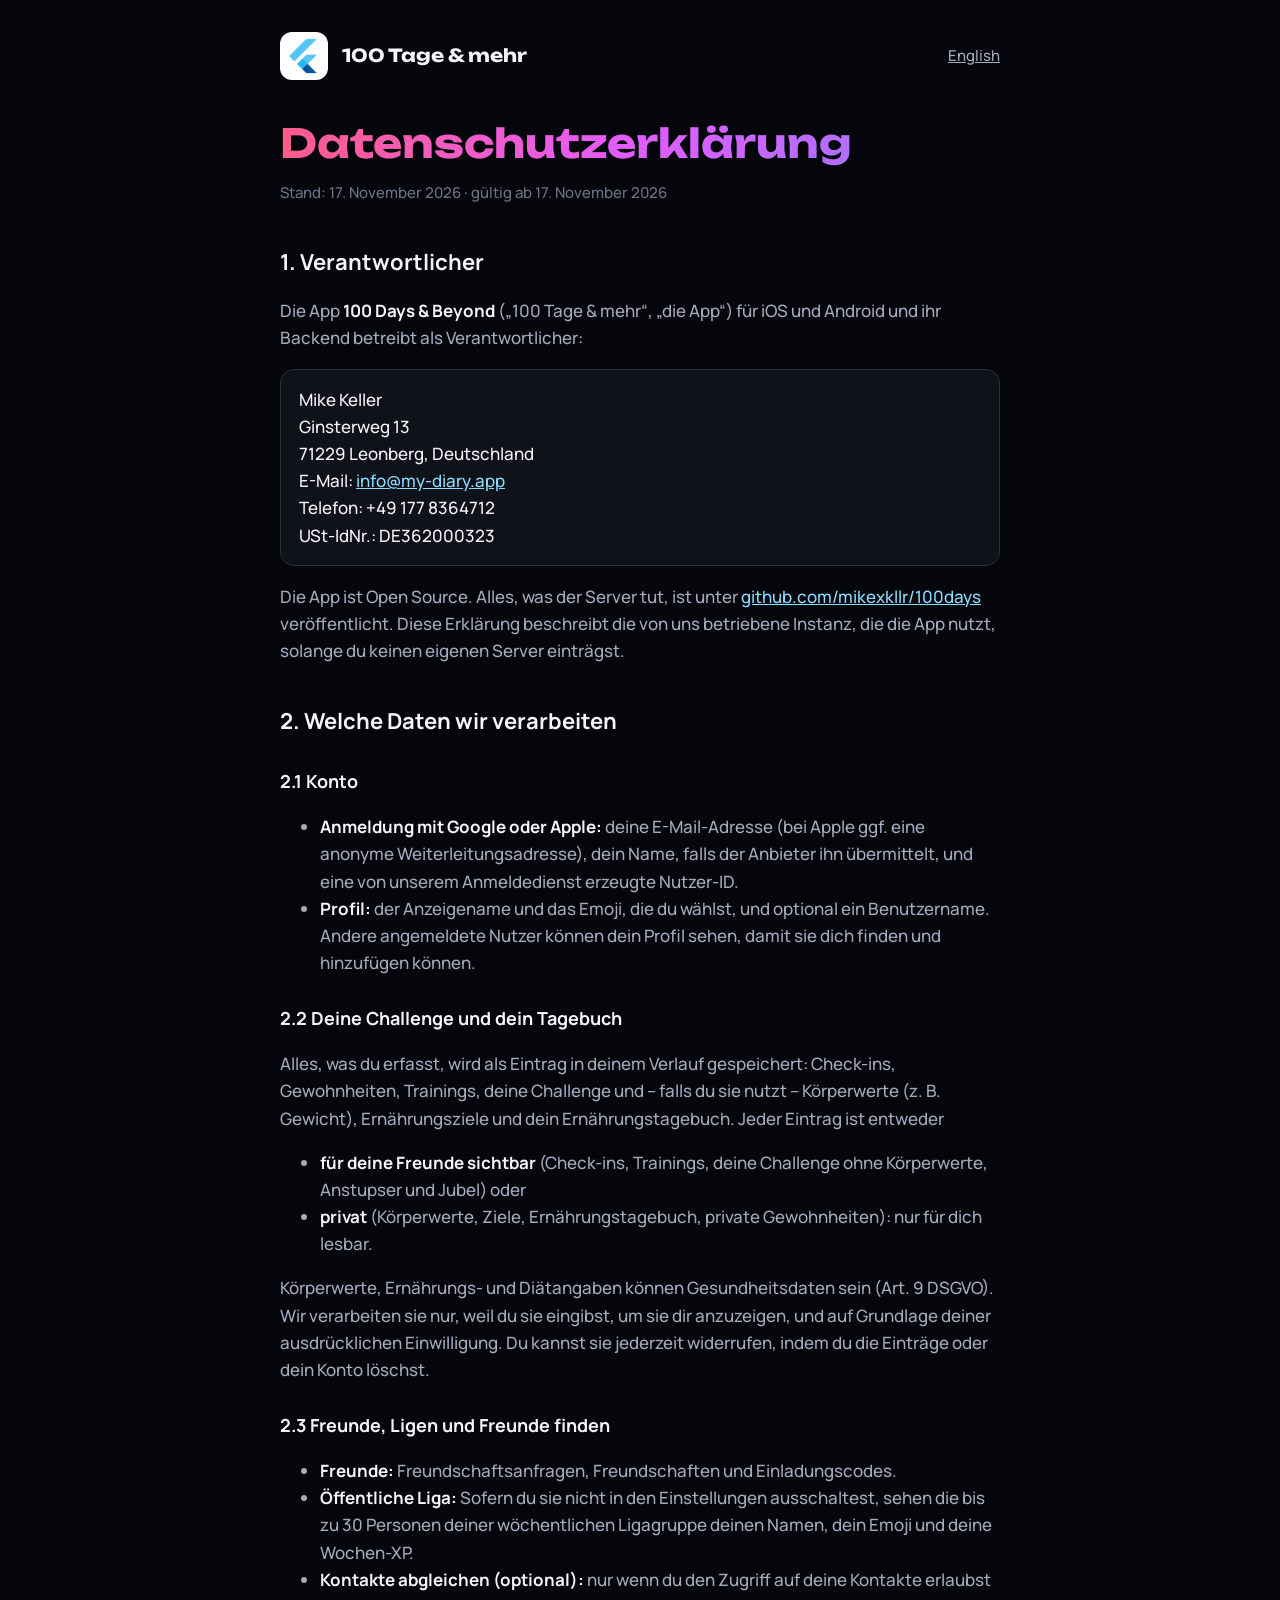
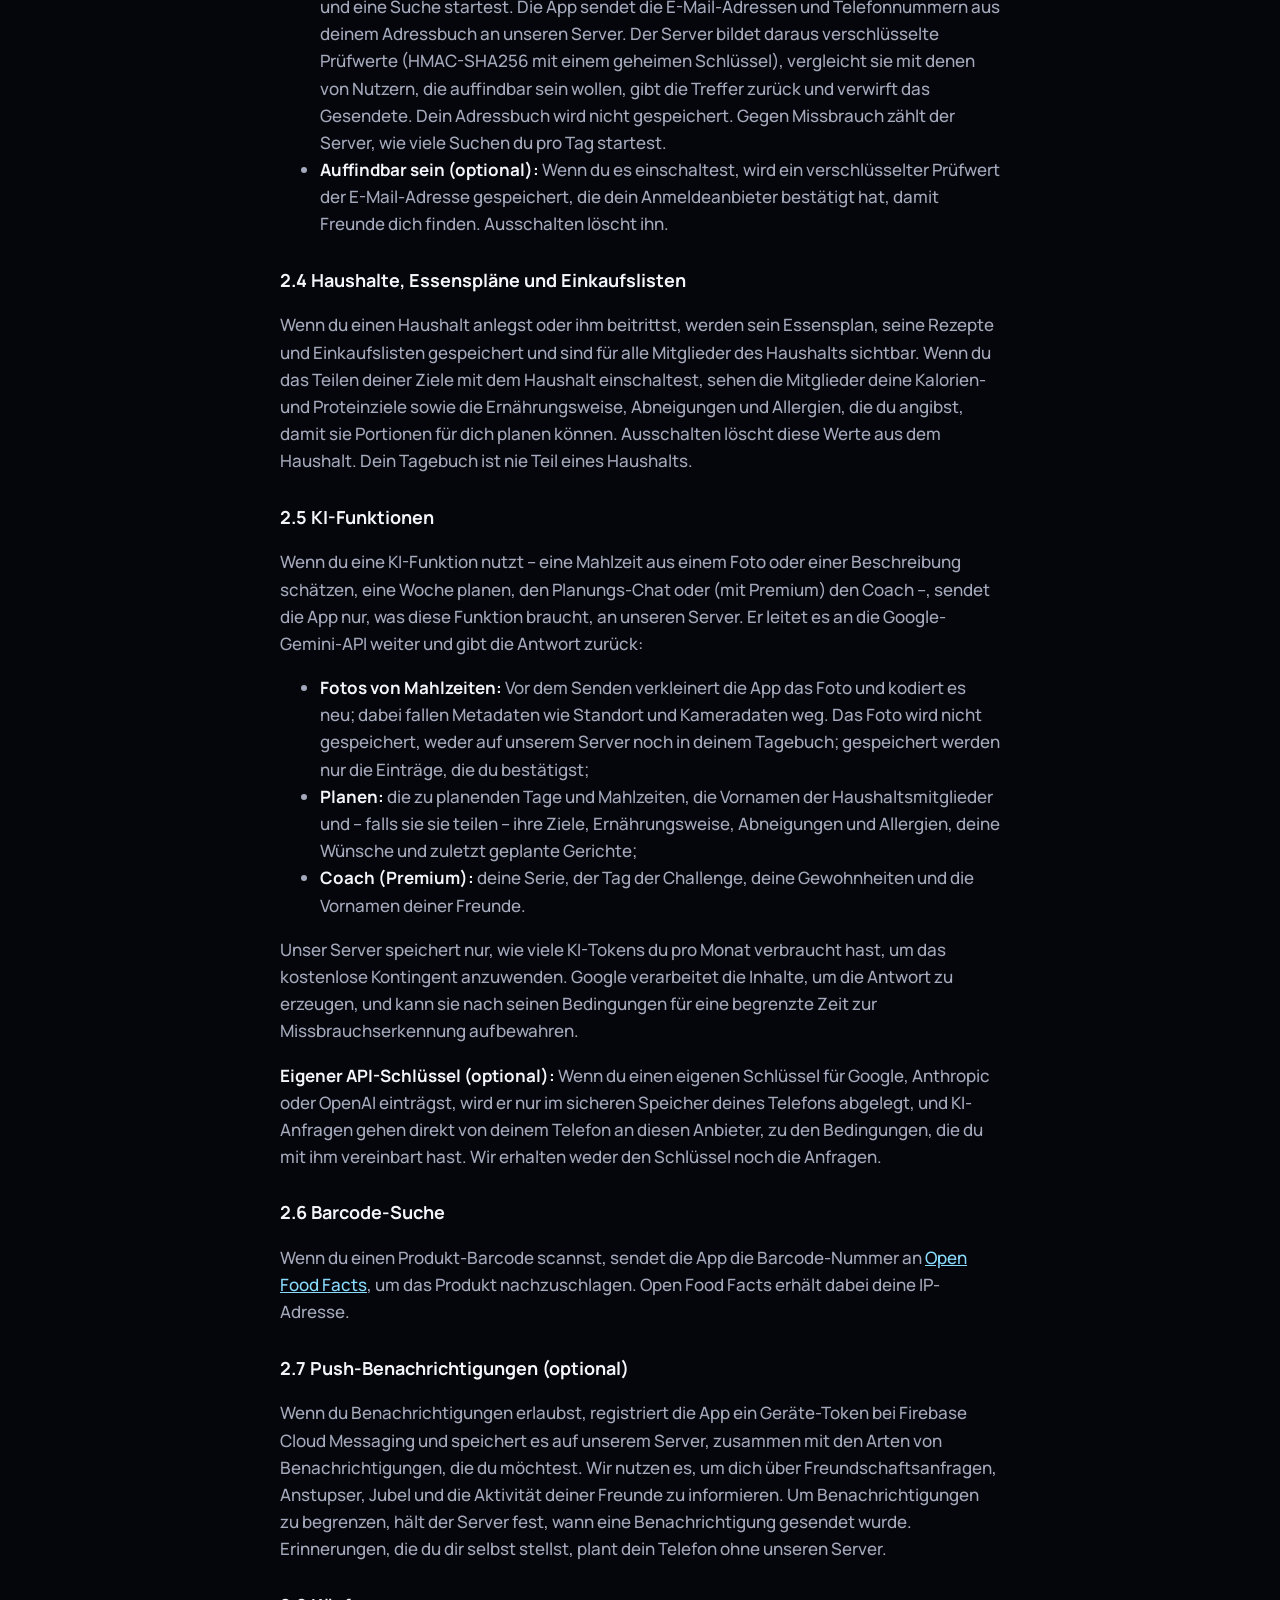
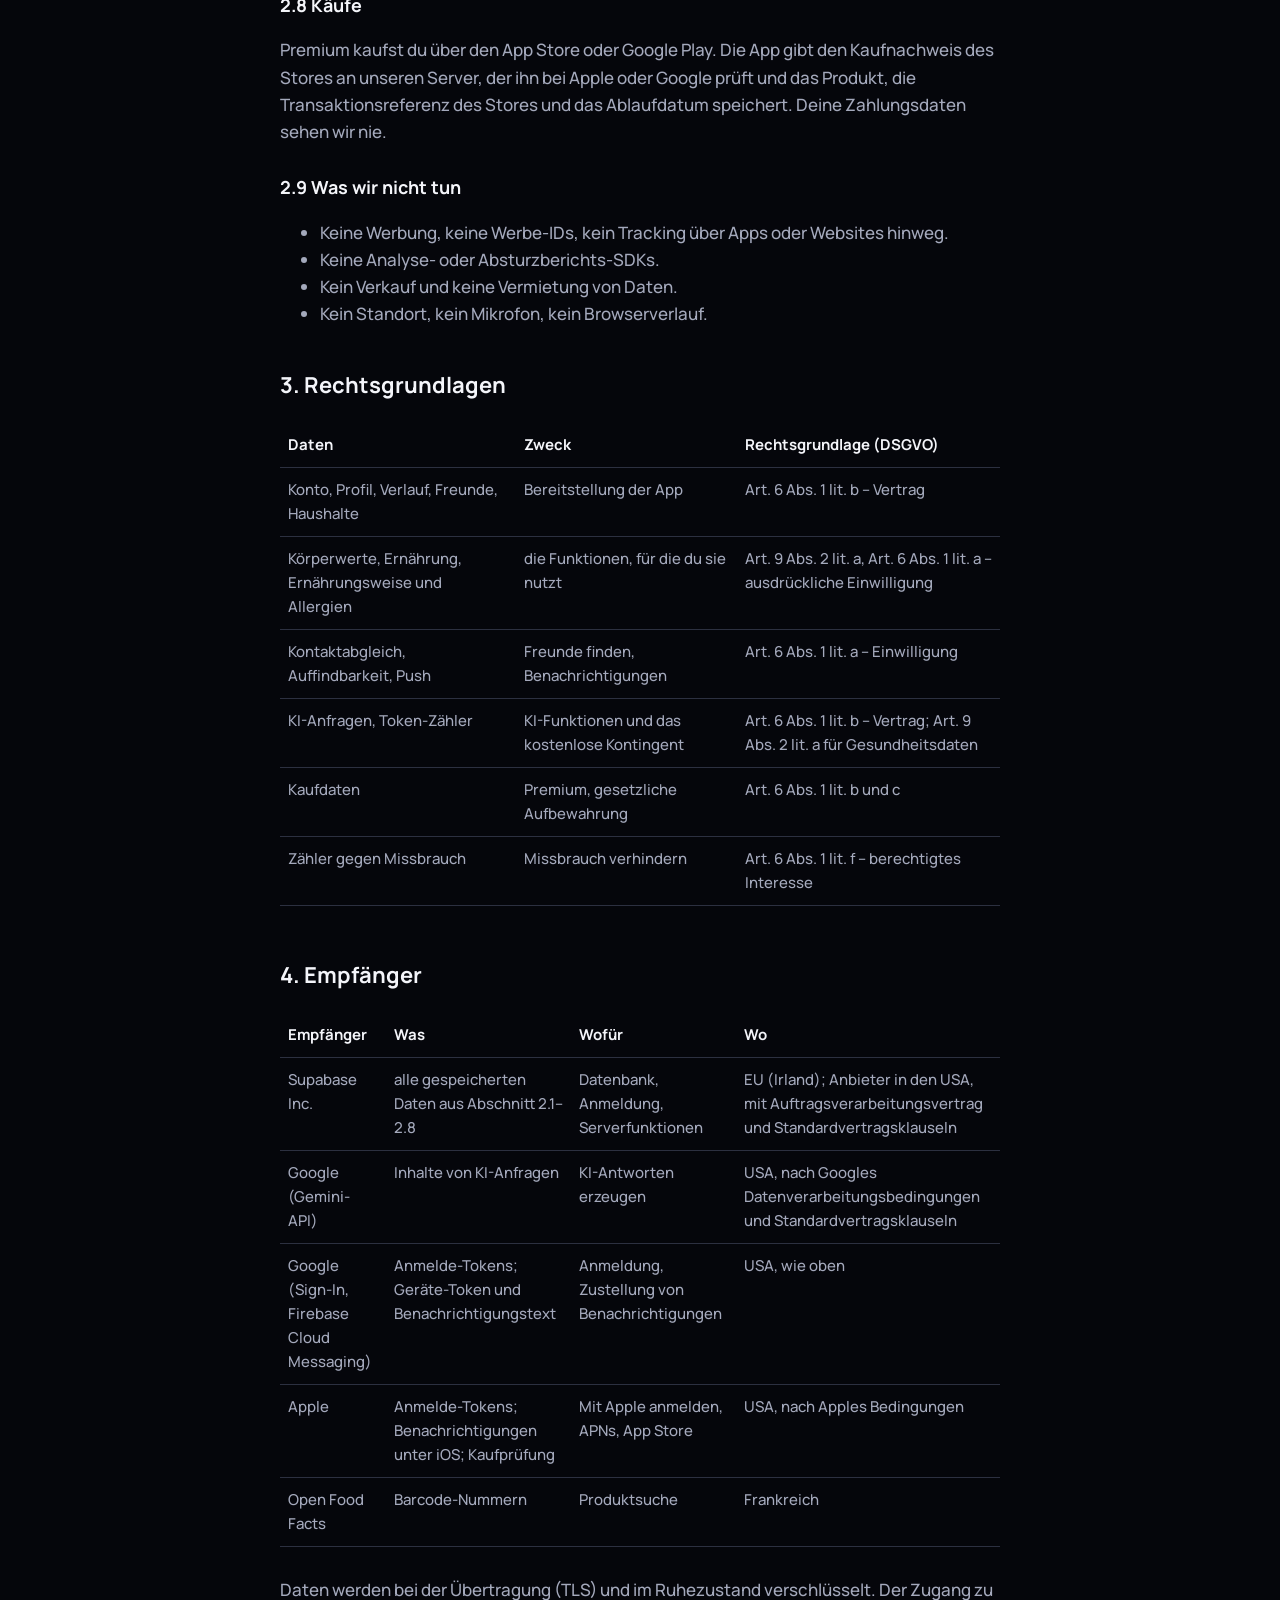
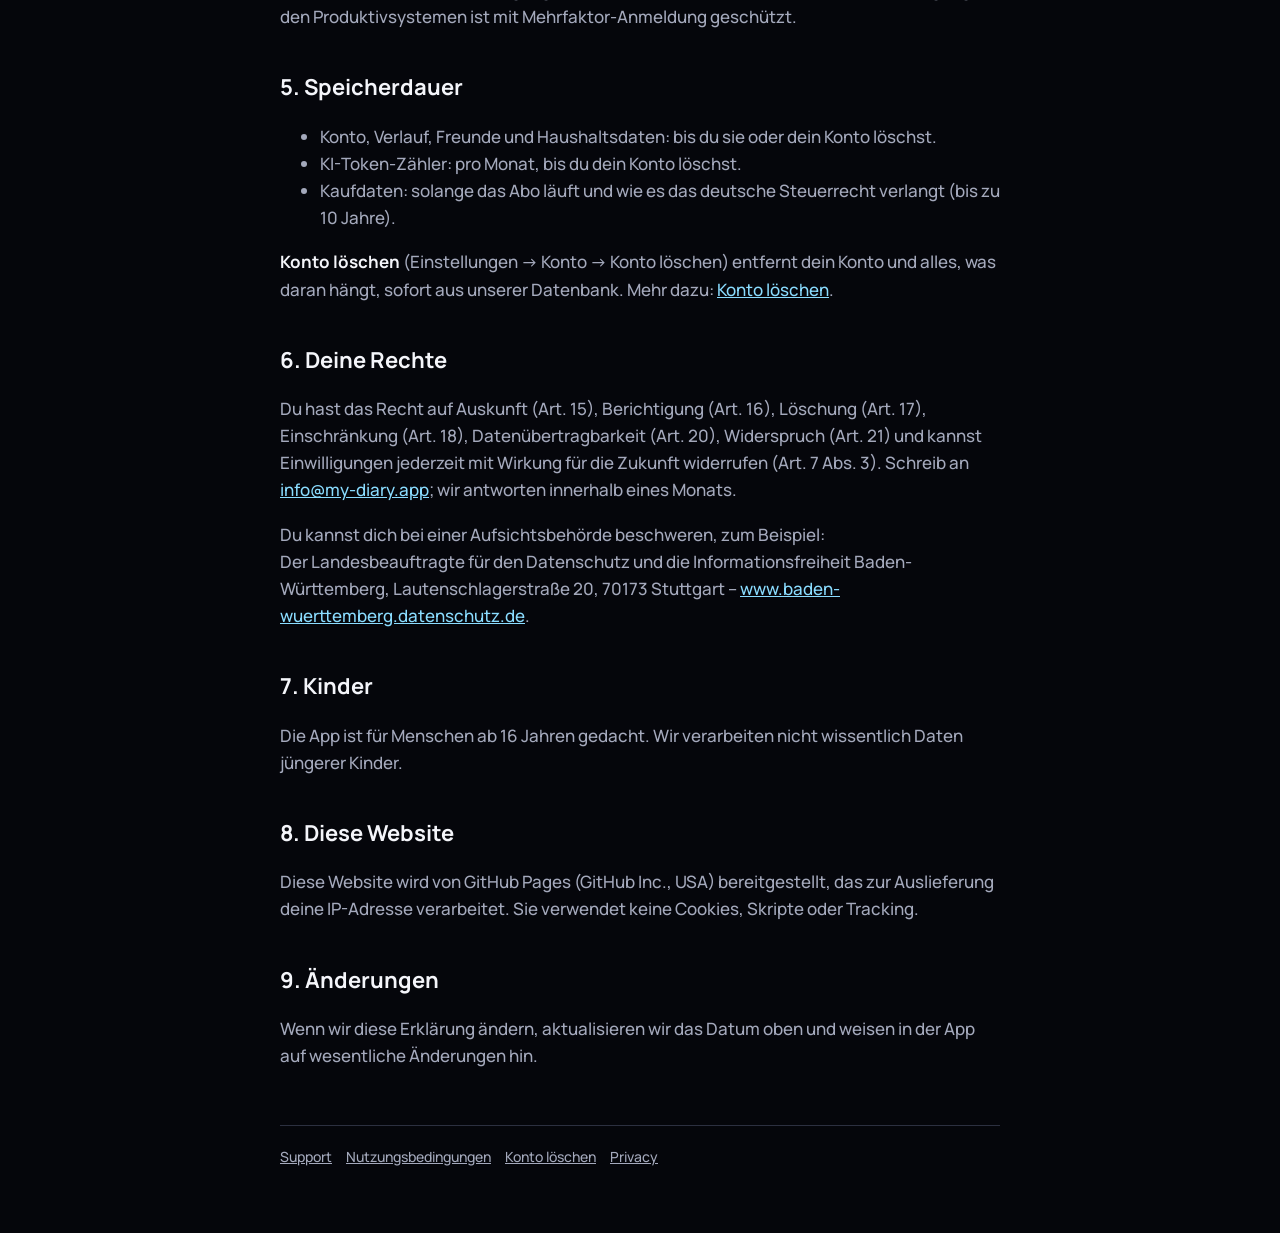
==== site/datenschutz.html @ f3c51be0 "Website for the stores; empty households go with their last member The stores and Google's sign-in s" ====
<!doctype html>
<html lang="de">
<head>
<meta charset="utf-8">
<meta name="viewport" content="width=device-width, initial-scale=1">
<title>Datenschutzerklärung – 100 Tage &amp; mehr</title>
<meta name="description" content="Was 100 Days &amp; Beyond speichert, warum, wer es erhält und wie du es löschst.">
<link rel="stylesheet" href="style.css">
<link rel="icon" href="img/icon-256.png">
<link rel="apple-touch-icon" href="img/apple-touch-icon.png">
<link rel="alternate" hreflang="en" href="privacy.html">
</head>
<body>
<div class="wrap">
<header class="top">
  <img src="img/icon-256.png" alt="">
  <a class="brand" href="./">100 Tage &amp; mehr</a>
  <nav><a href="privacy.html">English</a></nav>
</header>

<h1>Datenschutzerklärung</h1>
<p class="meta">Stand: 17. November 2026 · gültig ab 17. November 2026</p>

<h2>1. Verantwortlicher</h2>
<p>Die App <strong>100 Days &amp; Beyond</strong> („100 Tage &amp; mehr“, „die App“) für iOS und Android und ihr Backend betreibt als Verantwortlicher:</p>
<address>
Mike Keller<br>
Ginsterweg 13<br>
71229 Leonberg, Deutschland<br>
E-Mail: <a href="mailto:info@my-diary.app">info@my-diary.app</a><br>
Telefon: +49 177 8364712<br>
USt-IdNr.: DE362000323
</address>
<p>Die App ist Open Source. Alles, was der Server tut, ist unter
<a href="https://github.com/mikexkllr/100days">github.com/mikexkllr/100days</a> veröffentlicht. Diese Erklärung beschreibt die von uns betriebene Instanz, die die App nutzt, solange du keinen eigenen Server einträgst.</p>

<h2>2. Welche Daten wir verarbeiten</h2>

<h3>2.1 Konto</h3>
<ul>
  <li><strong>Anmeldung mit Google oder Apple:</strong> deine E-Mail-Adresse (bei Apple ggf. eine anonyme Weiterleitungsadresse), dein Name, falls der Anbieter ihn übermittelt, und eine von unserem Anmeldedienst erzeugte Nutzer-ID.</li>
  <li><strong>Profil:</strong> der Anzeigename und das Emoji, die du wählst, und optional ein Benutzername. Andere angemeldete Nutzer können dein Profil sehen, damit sie dich finden und hinzufügen können.</li>
</ul>

<h3>2.2 Deine Challenge und dein Tagebuch</h3>
<p>Alles, was du erfasst, wird als Eintrag in deinem Verlauf gespeichert: Check-ins, Gewohnheiten, Trainings, deine Challenge und – falls du sie nutzt – Körperwerte (z. B. Gewicht), Ernährungsziele und dein Ernährungstagebuch. Jeder Eintrag ist entweder</p>
<ul>
  <li><strong>für deine Freunde sichtbar</strong> (Check-ins, Trainings, deine Challenge ohne Körperwerte, Anstupser und Jubel) oder</li>
  <li><strong>privat</strong> (Körperwerte, Ziele, Ernährungstagebuch, private Gewohnheiten): nur für dich lesbar.</li>
</ul>
<p>Körperwerte, Ernährungs- und Diätangaben können Gesundheitsdaten sein (Art. 9 DSGVO). Wir verarbeiten sie nur, weil du sie eingibst, um sie dir anzuzeigen, und auf Grundlage deiner ausdrücklichen Einwilligung. Du kannst sie jederzeit widerrufen, indem du die Einträge oder dein Konto löschst.</p>

<h3>2.3 Freunde, Ligen und Freunde finden</h3>
<ul>
  <li><strong>Freunde:</strong> Freundschaftsanfragen, Freundschaften und Einladungscodes.</li>
  <li><strong>Öffentliche Liga:</strong> Sofern du sie nicht in den Einstellungen ausschaltest, sehen die bis zu 30 Personen deiner wöchentlichen Ligagruppe deinen Namen, dein Emoji und deine Wochen-XP.</li>
  <li><strong>Kontakte abgleichen (optional):</strong> nur wenn du den Zugriff auf deine Kontakte erlaubst und eine Suche startest. Die App sendet die E-Mail-Adressen und Telefonnummern aus deinem Adressbuch an unseren Server. Der Server bildet daraus verschlüsselte Prüfwerte (HMAC-SHA256 mit einem geheimen Schlüssel), vergleicht sie mit denen von Nutzern, die auffindbar sein wollen, gibt die Treffer zurück und verwirft das Gesendete. Dein Adressbuch wird nicht gespeichert. Gegen Missbrauch zählt der Server, wie viele Suchen du pro Tag startest.</li>
  <li><strong>Auffindbar sein (optional):</strong> Wenn du es einschaltest, wird ein verschlüsselter Prüfwert der E-Mail-Adresse gespeichert, die dein Anmeldeanbieter bestätigt hat, damit Freunde dich finden. Ausschalten löscht ihn.</li>
</ul>

<h3>2.4 Haushalte, Essenspläne und Einkaufslisten</h3>
<p>Wenn du einen Haushalt anlegst oder ihm beitrittst, werden sein Essensplan, seine Rezepte und Einkaufslisten gespeichert und sind für alle Mitglieder des Haushalts sichtbar. Wenn du das Teilen deiner Ziele mit dem Haushalt einschaltest, sehen die Mitglieder deine Kalorien- und Proteinziele sowie die Ernährungsweise, Abneigungen und Allergien, die du angibst, damit sie Portionen für dich planen können. Ausschalten löscht diese Werte aus dem Haushalt. Dein Tagebuch ist nie Teil eines Haushalts.</p>

<h3>2.5 KI-Funktionen</h3>
<p>Wenn du eine KI-Funktion nutzt – eine Mahlzeit aus einem Foto oder einer Beschreibung schätzen, eine Woche planen, den Planungs-Chat oder (mit Premium) den Coach –, sendet die App nur, was diese Funktion braucht, an unseren Server. Er leitet es an die Google-Gemini-API weiter und gibt die Antwort zurück:</p>
<ul>
  <li><strong>Fotos von Mahlzeiten:</strong> Vor dem Senden verkleinert die App das Foto und kodiert es neu; dabei fallen Metadaten wie Standort und Kameradaten weg. Das Foto wird nicht gespeichert, weder auf unserem Server noch in deinem Tagebuch; gespeichert werden nur die Einträge, die du bestätigst;</li>
  <li><strong>Planen:</strong> die zu planenden Tage und Mahlzeiten, die Vornamen der Haushaltsmitglieder und – falls sie sie teilen – ihre Ziele, Ernährungsweise, Abneigungen und Allergien, deine Wünsche und zuletzt geplante Gerichte;</li>
  <li><strong>Coach (Premium):</strong> deine Serie, der Tag der Challenge, deine Gewohnheiten und die Vornamen deiner Freunde.</li>
</ul>
<p>Unser Server speichert nur, wie viele KI-Tokens du pro Monat verbraucht hast, um das kostenlose Kontingent anzuwenden. Google verarbeitet die Inhalte, um die Antwort zu erzeugen, und kann sie nach seinen Bedingungen für eine begrenzte Zeit zur Missbrauchserkennung aufbewahren.</p>
<p><strong>Eigener API-Schlüssel (optional):</strong> Wenn du einen eigenen Schlüssel für Google, Anthropic oder OpenAI einträgst, wird er nur im sicheren Speicher deines Telefons abgelegt, und KI-Anfragen gehen direkt von deinem Telefon an diesen Anbieter, zu den Bedingungen, die du mit ihm vereinbart hast. Wir erhalten weder den Schlüssel noch die Anfragen.</p>

<h3>2.6 Barcode-Suche</h3>
<p>Wenn du einen Produkt-Barcode scannst, sendet die App die Barcode-Nummer an <a href="https://world.openfoodfacts.org">Open Food Facts</a>, um das Produkt nachzuschlagen. Open Food Facts erhält dabei deine IP-Adresse.</p>

<h3>2.7 Push-Benachrichtigungen (optional)</h3>
<p>Wenn du Benachrichtigungen erlaubst, registriert die App ein Geräte-Token bei Firebase Cloud Messaging und speichert es auf unserem Server, zusammen mit den Arten von Benachrichtigungen, die du möchtest. Wir nutzen es, um dich über Freundschaftsanfragen, Anstupser, Jubel und die Aktivität deiner Freunde zu informieren. Um Benachrichtigungen zu begrenzen, hält der Server fest, wann eine Benachrichtigung gesendet wurde. Erinnerungen, die du dir selbst stellst, plant dein Telefon ohne unseren Server.</p>

<h3>2.8 Käufe</h3>
<p>Premium kaufst du über den App Store oder Google Play. Die App gibt den Kaufnachweis des Stores an unseren Server, der ihn bei Apple oder Google prüft und das Produkt, die Transaktionsreferenz des Stores und das Ablaufdatum speichert. Deine Zahlungsdaten sehen wir nie.</p>

<h3>2.9 Was wir nicht tun</h3>
<ul>
  <li>Keine Werbung, keine Werbe-IDs, kein Tracking über Apps oder Websites hinweg.</li>
  <li>Keine Analyse- oder Absturzberichts-SDKs.</li>
  <li>Kein Verkauf und keine Vermietung von Daten.</li>
  <li>Kein Standort, kein Mikrofon, kein Browserverlauf.</li>
</ul>

<h2>3. Rechtsgrundlagen</h2>
<div class="table-scroll">
<table>
  <tr><th>Daten</th><th>Zweck</th><th>Rechtsgrundlage (DSGVO)</th></tr>
  <tr><td>Konto, Profil, Verlauf, Freunde, Haushalte</td><td>Bereitstellung der App</td><td>Art. 6 Abs. 1 lit. b – Vertrag</td></tr>
  <tr><td>Körperwerte, Ernährung, Ernährungsweise und Allergien</td><td>die Funktionen, für die du sie nutzt</td><td>Art. 9 Abs. 2 lit. a, Art. 6 Abs. 1 lit. a – ausdrückliche Einwilligung</td></tr>
  <tr><td>Kontaktabgleich, Auffindbarkeit, Push</td><td>Freunde finden, Benachrichtigungen</td><td>Art. 6 Abs. 1 lit. a – Einwilligung</td></tr>
  <tr><td>KI-Anfragen, Token-Zähler</td><td>KI-Funktionen und das kostenlose Kontingent</td><td>Art. 6 Abs. 1 lit. b – Vertrag; Art. 9 Abs. 2 lit. a für Gesundheitsdaten</td></tr>
  <tr><td>Kaufdaten</td><td>Premium, gesetzliche Aufbewahrung</td><td>Art. 6 Abs. 1 lit. b und c</td></tr>
  <tr><td>Zähler gegen Missbrauch</td><td>Missbrauch verhindern</td><td>Art. 6 Abs. 1 lit. f – berechtigtes Interesse</td></tr>
</table>
</div>

<h2>4. Empfänger</h2>
<div class="table-scroll">
<table>
  <tr><th>Empfänger</th><th>Was</th><th>Wofür</th><th>Wo</th></tr>
  <tr><td>Supabase Inc.</td><td>alle gespeicherten Daten aus Abschnitt 2.1–2.8</td><td>Datenbank, Anmeldung, Serverfunktionen</td><td>EU (Irland); Anbieter in den USA, mit Auftragsverarbeitungsvertrag und Standardvertragsklauseln</td></tr>
  <tr><td>Google (Gemini-API)</td><td>Inhalte von KI-Anfragen</td><td>KI-Antworten erzeugen</td><td>USA, nach Googles Datenverarbeitungsbedingungen und Standardvertragsklauseln</td></tr>
  <tr><td>Google (Sign-In, Firebase Cloud Messaging)</td><td>Anmelde-Tokens; Geräte-Token und Benachrichtigungstext</td><td>Anmeldung, Zustellung von Benachrichtigungen</td><td>USA, wie oben</td></tr>
  <tr><td>Apple</td><td>Anmelde-Tokens; Benachrichtigungen unter iOS; Kaufprüfung</td><td>Mit Apple anmelden, APNs, App Store</td><td>USA, nach Apples Bedingungen</td></tr>
  <tr><td>Open Food Facts</td><td>Barcode-Nummern</td><td>Produktsuche</td><td>Frankreich</td></tr>
</table>
</div>
<p>Daten werden bei der Übertragung (TLS) und im Ruhezustand verschlüsselt. Der Zugang zu den Produktivsystemen ist mit Mehrfaktor-Anmeldung geschützt.</p>

<h2>5. Speicherdauer</h2>
<ul>
  <li>Konto, Verlauf, Freunde und Haushaltsdaten: bis du sie oder dein Konto löschst.</li>
  <li>KI-Token-Zähler: pro Monat, bis du dein Konto löschst.</li>
  <li>Kaufdaten: solange das Abo läuft und wie es das deutsche Steuerrecht verlangt (bis zu 10 Jahre).</li>
</ul>
<p><strong>Konto löschen</strong> (Einstellungen → Konto → Konto löschen) entfernt dein Konto und alles, was daran hängt, sofort aus unserer Datenbank. Mehr dazu: <a href="delete-account.html">Konto löschen</a>.</p>

<h2>6. Deine Rechte</h2>
<p>Du hast das Recht auf Auskunft (Art. 15), Berichtigung (Art. 16), Löschung (Art. 17), Einschränkung (Art. 18), Datenübertragbarkeit (Art. 20), Widerspruch (Art. 21) und kannst Einwilligungen jederzeit mit Wirkung für die Zukunft widerrufen (Art. 7 Abs. 3). Schreib an <a href="mailto:info@my-diary.app">info@my-diary.app</a>; wir antworten innerhalb eines Monats.</p>
<p>Du kannst dich bei einer Aufsichtsbehörde beschweren, zum Beispiel:<br>
Der Landesbeauftragte für den Datenschutz und die Informationsfreiheit Baden-Württemberg, Lautenschlagerstraße 20, 70173 Stuttgart –
<a href="https://www.baden-wuerttemberg.datenschutz.de">www.baden-wuerttemberg.datenschutz.de</a>.</p>

<h2>7. Kinder</h2>
<p>Die App ist für Menschen ab 16 Jahren gedacht. Wir verarbeiten nicht wissentlich Daten jüngerer Kinder.</p>

<h2>8. Diese Website</h2>
<p>Diese Website wird von GitHub Pages (GitHub Inc., USA) bereitgestellt, das zur Auslieferung deine IP-Adresse verarbeitet. Sie verwendet keine Cookies, Skripte oder Tracking.</p>

<h2>9. Änderungen</h2>
<p>Wenn wir diese Erklärung ändern, aktualisieren wir das Datum oben und weisen in der App auf wesentliche Änderungen hin.</p>

<footer>
  <a href="./">Support</a><a href="agb.html">Nutzungsbedingungen</a><a href="delete-account.html">Konto löschen</a><a href="privacy.html">Privacy</a>
</footer>
</div>
</body>
</html>
---- site/style.css ----
/* The website of 100 Days & Beyond: support, privacy, terms, account
   deletion. Static, no scripts, no cookies, no third-party requests —
   the fonts are served from here. */

@font-face {
  font-family: "Manrope";
  src: url("fonts/Manrope-Medium.ttf") format("truetype");
  font-weight: 500;
  font-display: swap;
}
@font-face {
  font-family: "Manrope";
  src: url("fonts/Manrope-Bold.ttf") format("truetype");
  font-weight: 700;
  font-display: swap;
}
@font-face {
  font-family: "Unbounded";
  src: url("fonts/Unbounded-Bold.ttf") format("truetype");
  font-weight: 700;
  font-display: swap;
}

:root {
  --ink: #05060b;
  --surface: #10121a;
  --outline: #2c3040;
  --text: #f4f5fa;
  --text-2: #a4a9bc;
  --text-3: #6c7186;
  --accent: #b4a7ff;
  --hot: #ff4d6d;
  --link: #8adcff;
  color-scheme: dark;
}

* { box-sizing: border-box; }

html { -webkit-text-size-adjust: 100%; }

body {
  margin: 0;
  background: var(--ink);
  color: var(--text);
  font: 500 17px/1.6 "Manrope", system-ui, -apple-system, "Segoe UI", sans-serif;
}

.wrap {
  max-width: 760px;
  margin: 0 auto;
  padding: 32px 20px 64px;
}

header.top {
  display: flex;
  align-items: center;
  gap: 14px;
  margin-bottom: 40px;
}
header.top img { width: 48px; height: 48px; border-radius: 12px; }
header.top a.brand {
  font: 700 18px/1.2 "Unbounded", "Manrope", sans-serif;
  color: var(--text);
  text-decoration: none;
}
header.top nav { margin-left: auto; font-size: 15px; }
header.top nav a { color: var(--text-2); margin-left: 14px; }

h1 {
  font: 700 clamp(28px, 6vw, 40px)/1.15 "Unbounded", "Manrope", sans-serif;
  margin: 0 0 12px;
  background: linear-gradient(90deg, #ff5c8a, #e25cff 50%, #8f7cff);
  -webkit-background-clip: text;
  background-clip: text;
  color: transparent;
}
h2 { font-size: 22px; margin: 40px 0 8px; }
h3 { font-size: 18px; margin: 28px 0 6px; color: var(--text); }
p, li { color: var(--text-2); }
strong { color: var(--text); }
a { color: var(--link); }
.meta { color: var(--text-3); font-size: 15px; }
.lead { font-size: 19px; color: var(--text); }

address {
  font-style: normal;
  background: var(--surface);
  border: 1px solid var(--outline);
  border-radius: 14px;
  padding: 16px 18px;
  color: var(--text);
}

table {
  width: 100%;
  border-collapse: collapse;
  margin: 12px 0;
  font-size: 15px;
}
th, td {
  text-align: left;
  vertical-align: top;
  padding: 10px 8px;
  border-bottom: 1px solid var(--outline);
  color: var(--text-2);
}
th { color: var(--text); font-weight: 700; }
.table-scroll { overflow-x: auto; }

.cards { display: grid; gap: 14px; grid-template-columns: repeat(auto-fit, minmax(220px, 1fr)); margin: 24px 0; }
.card {
  background: var(--surface);
  border: 1px solid var(--outline);
  border-radius: 16px;
  padding: 18px;
}
.card h3 { margin-top: 0; }
.card p { margin-bottom: 0; }

footer {
  margin-top: 56px;
  padding-top: 20px;
  border-top: 1px solid var(--outline);
  font-size: 14px;
  color: var(--text-3);
}
footer a { color: var(--text-2); margin-right: 14px; }
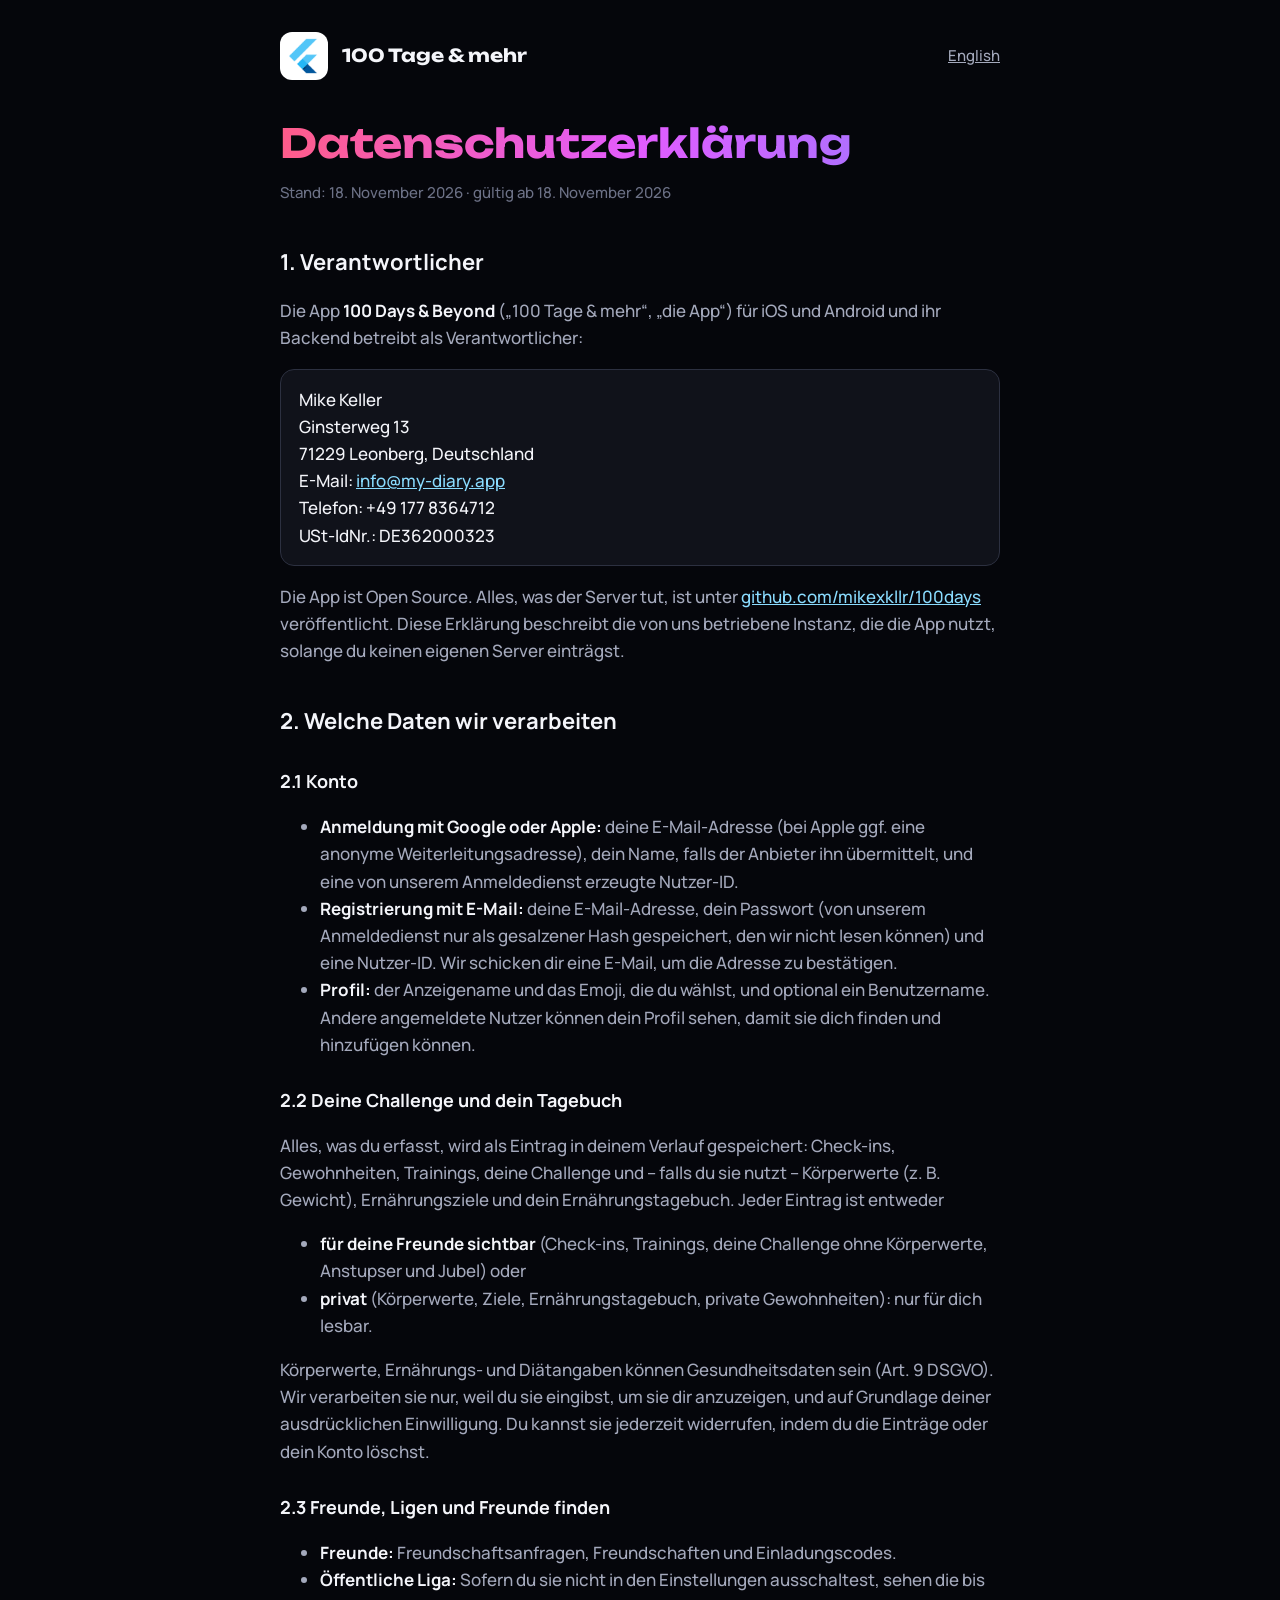
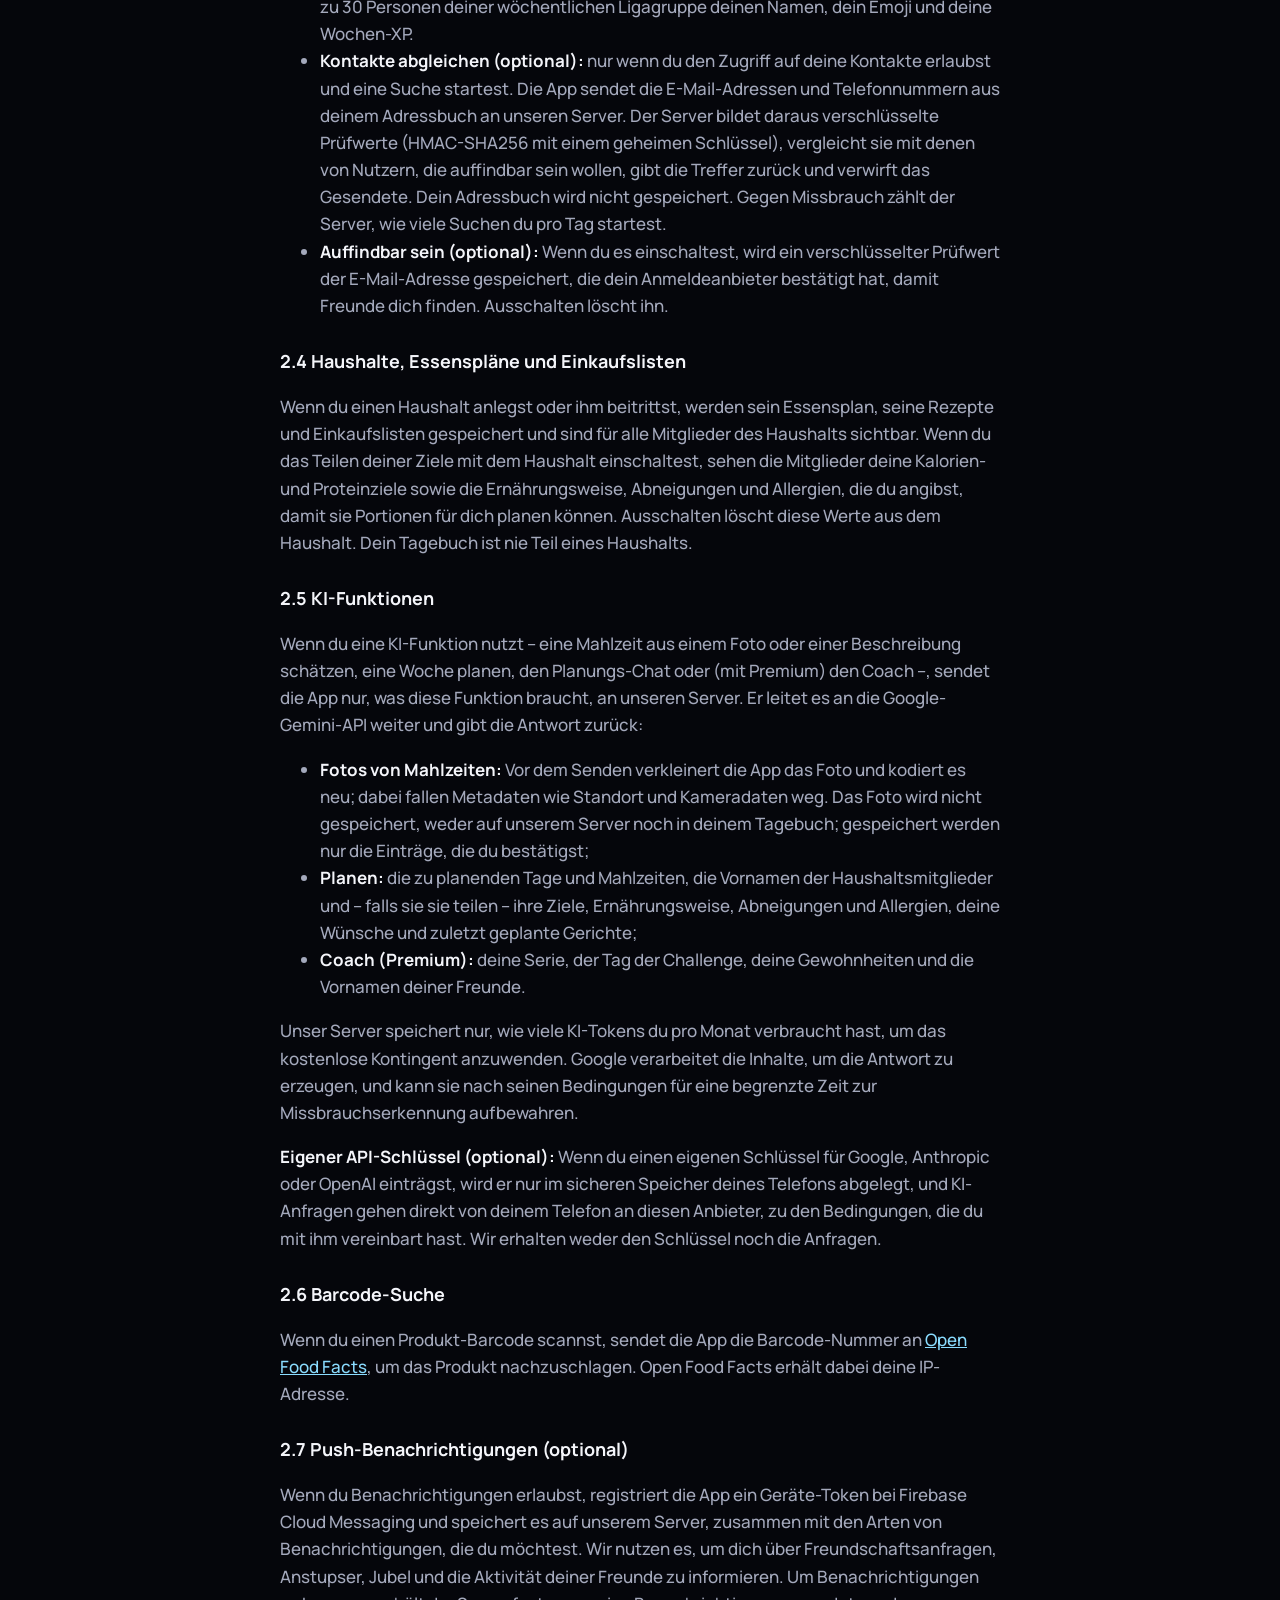
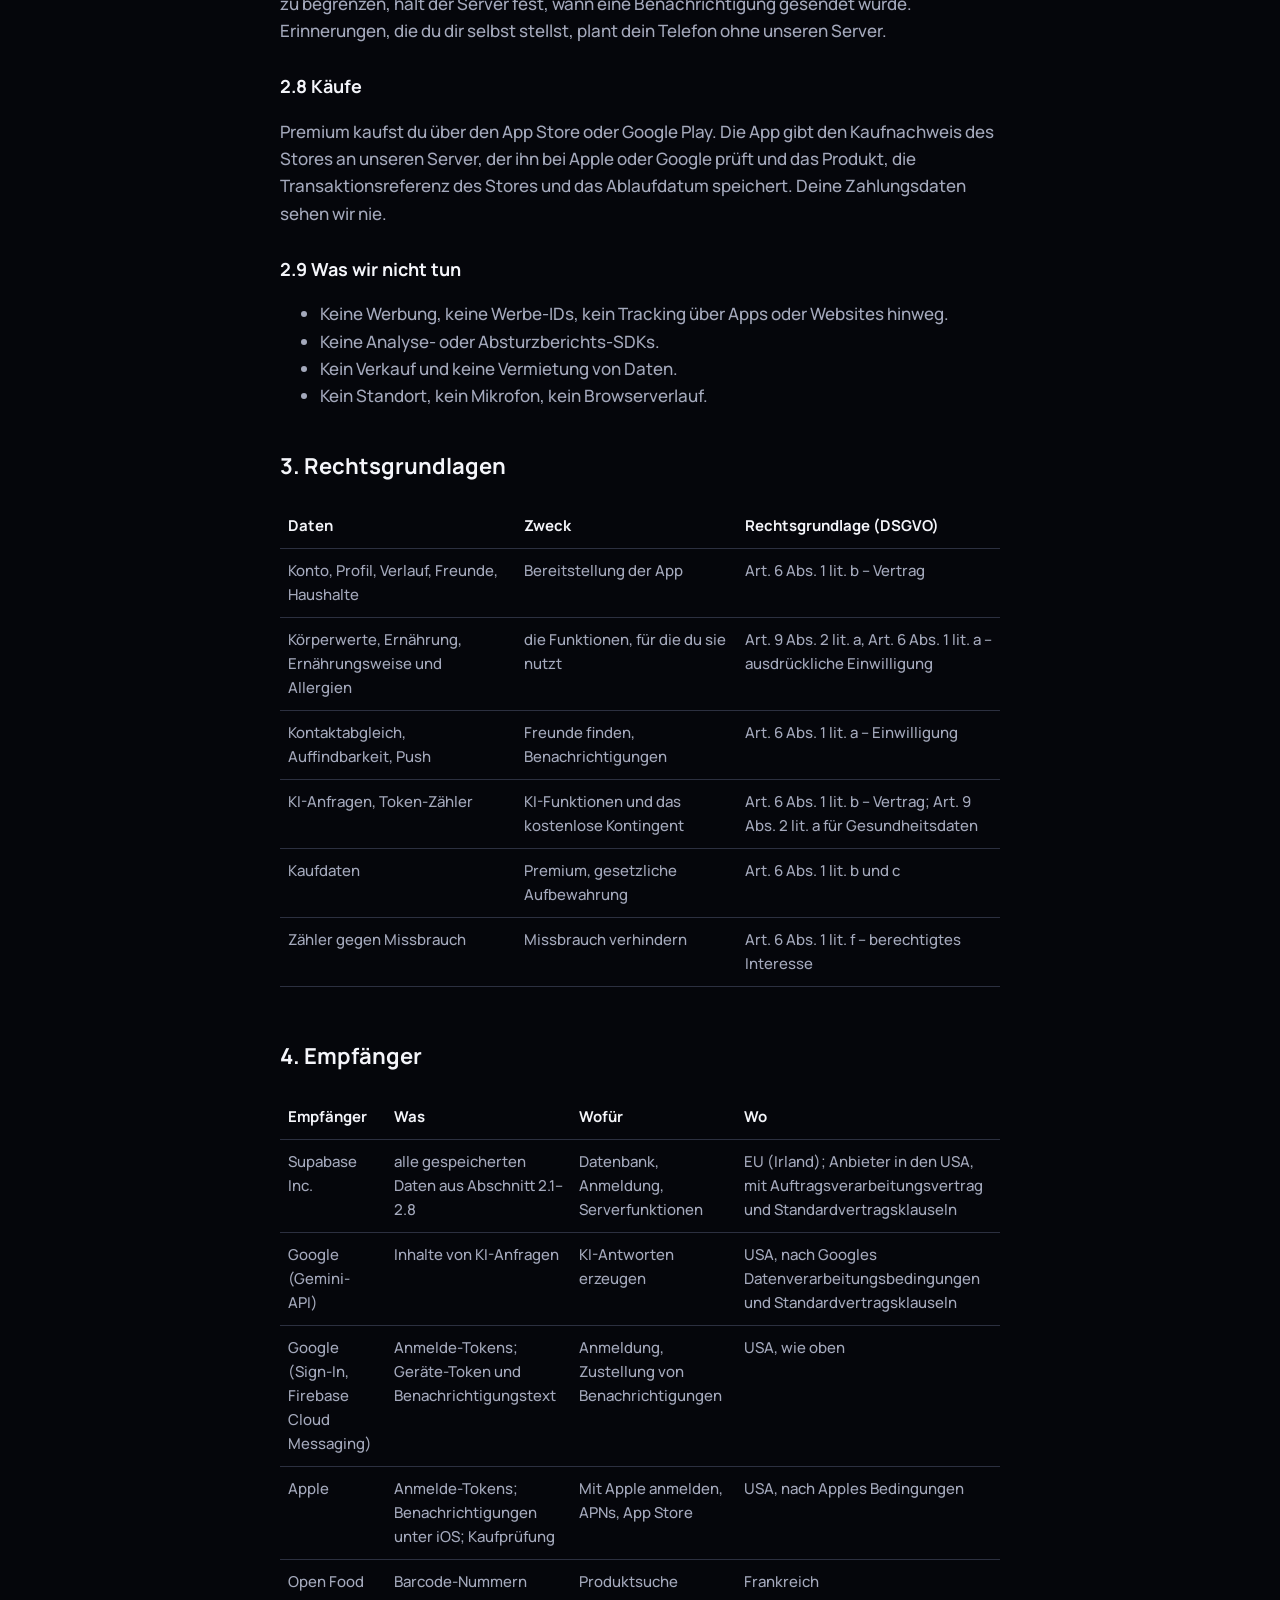
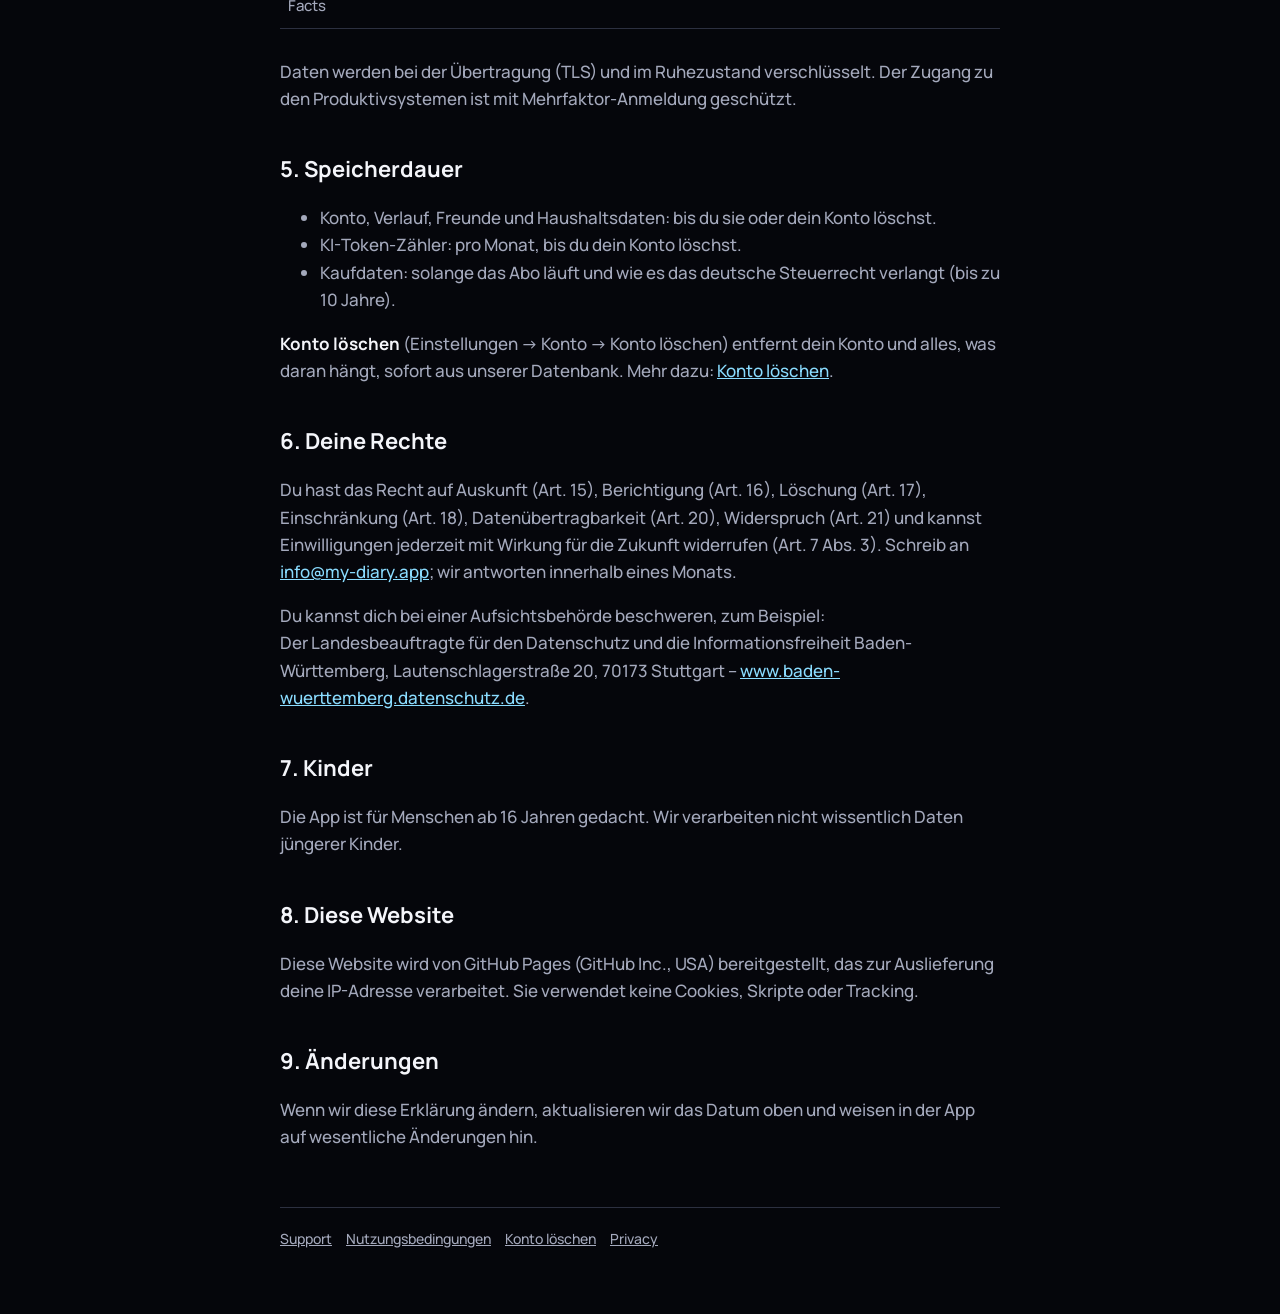
==== commit 62dc1ae4: "Login: register with e-mail and password The e-mail sheet on the first screen ("Continue with email"" ====
--- a/site/datenschutz.html
+++ b/site/datenschutz.html
@@ -19,7 +19,7 @@
 </header>
 
 <h1>Datenschutzerklärung</h1>
-<p class="meta">Stand: 17. November 2026 · gültig ab 17. November 2026</p>
+<p class="meta">Stand: 18. November 2026 · gültig ab 18. November 2026</p>
 
 <h2>1. Verantwortlicher</h2>
 <p>Die App <strong>100 Days &amp; Beyond</strong> („100 Tage &amp; mehr“, „die App“) für iOS und Android und ihr Backend betreibt als Verantwortlicher:</p>
@@ -39,6 +39,7 @@
 <h3>2.1 Konto</h3>
 <ul>
   <li><strong>Anmeldung mit Google oder Apple:</strong> deine E-Mail-Adresse (bei Apple ggf. eine anonyme Weiterleitungsadresse), dein Name, falls der Anbieter ihn übermittelt, und eine von unserem Anmeldedienst erzeugte Nutzer-ID.</li>
+  <li><strong>Registrierung mit E-Mail:</strong> deine E-Mail-Adresse, dein Passwort (von unserem Anmeldedienst nur als gesalzener Hash gespeichert, den wir nicht lesen können) und eine Nutzer-ID. Wir schicken dir eine E-Mail, um die Adresse zu bestätigen.</li>
   <li><strong>Profil:</strong> der Anzeigename und das Emoji, die du wählst, und optional ein Benutzername. Andere angemeldete Nutzer können dein Profil sehen, damit sie dich finden und hinzufügen können.</li>
 </ul>
 
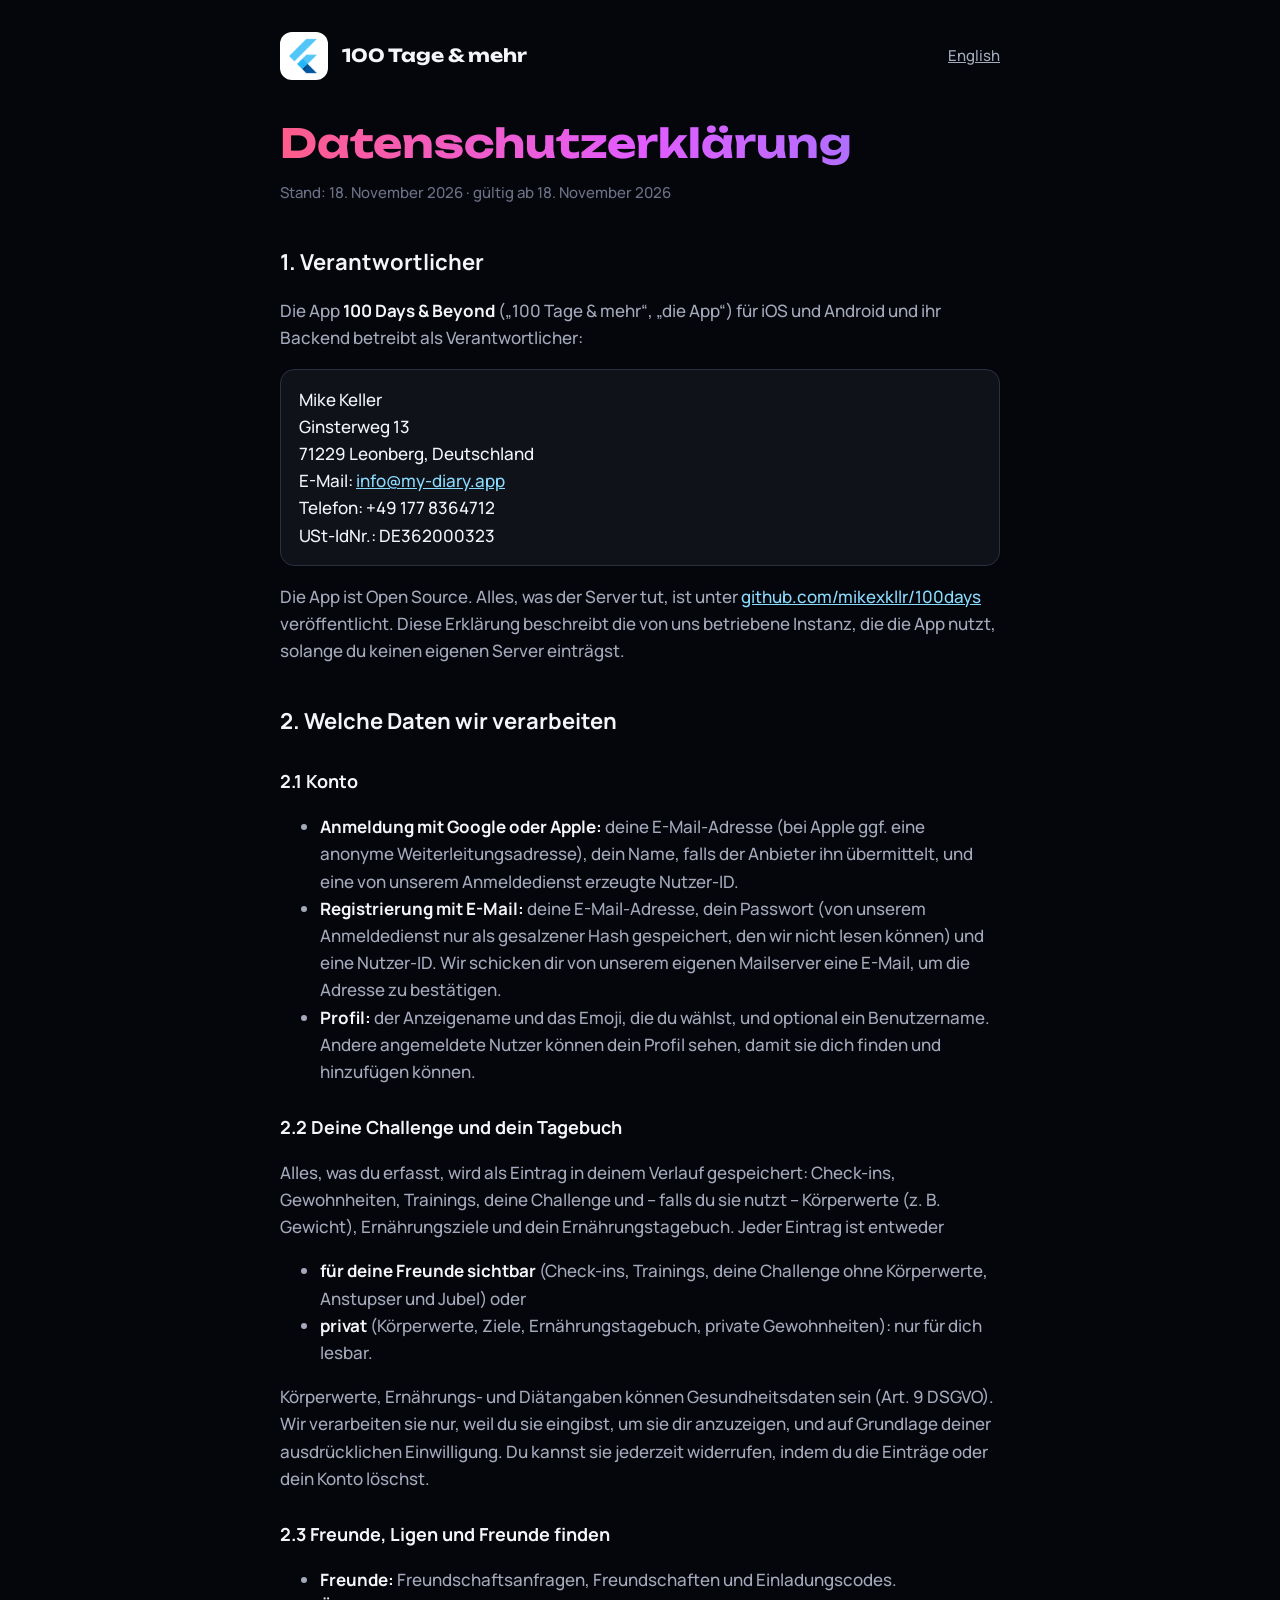
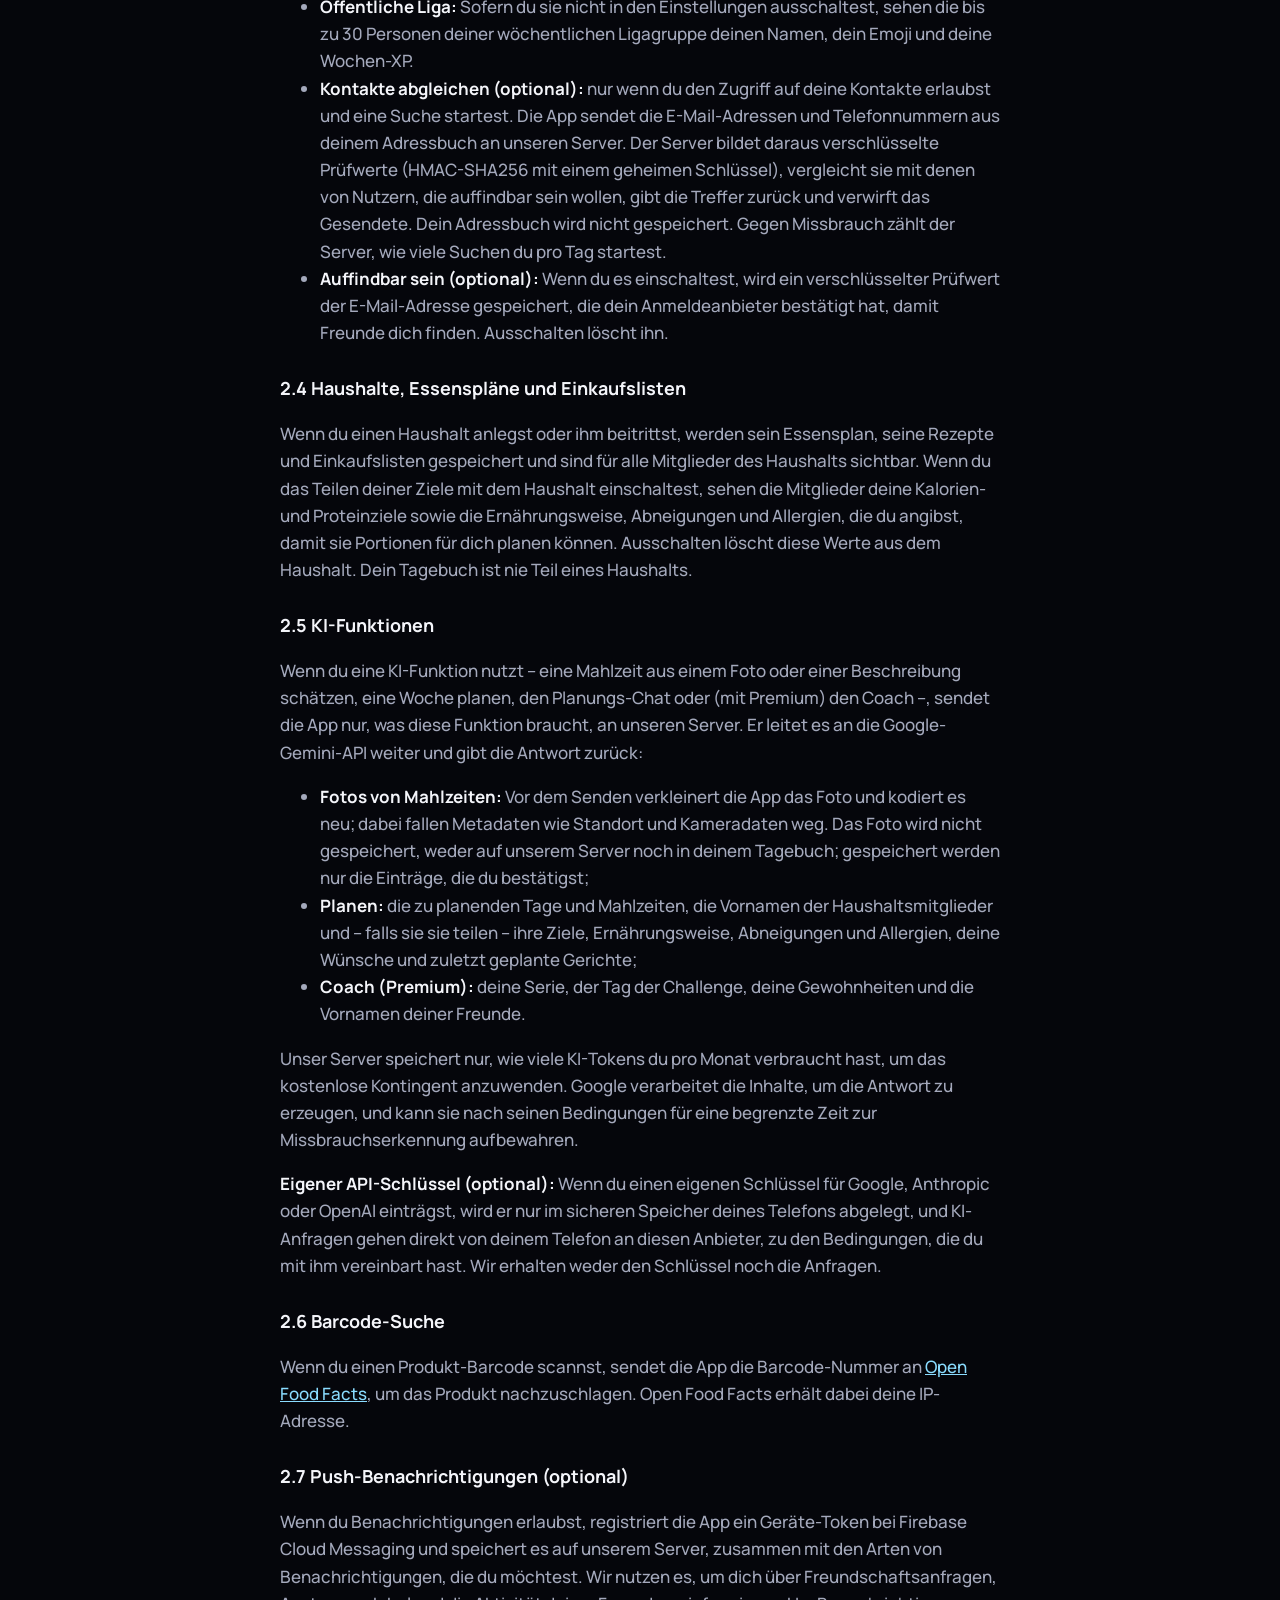
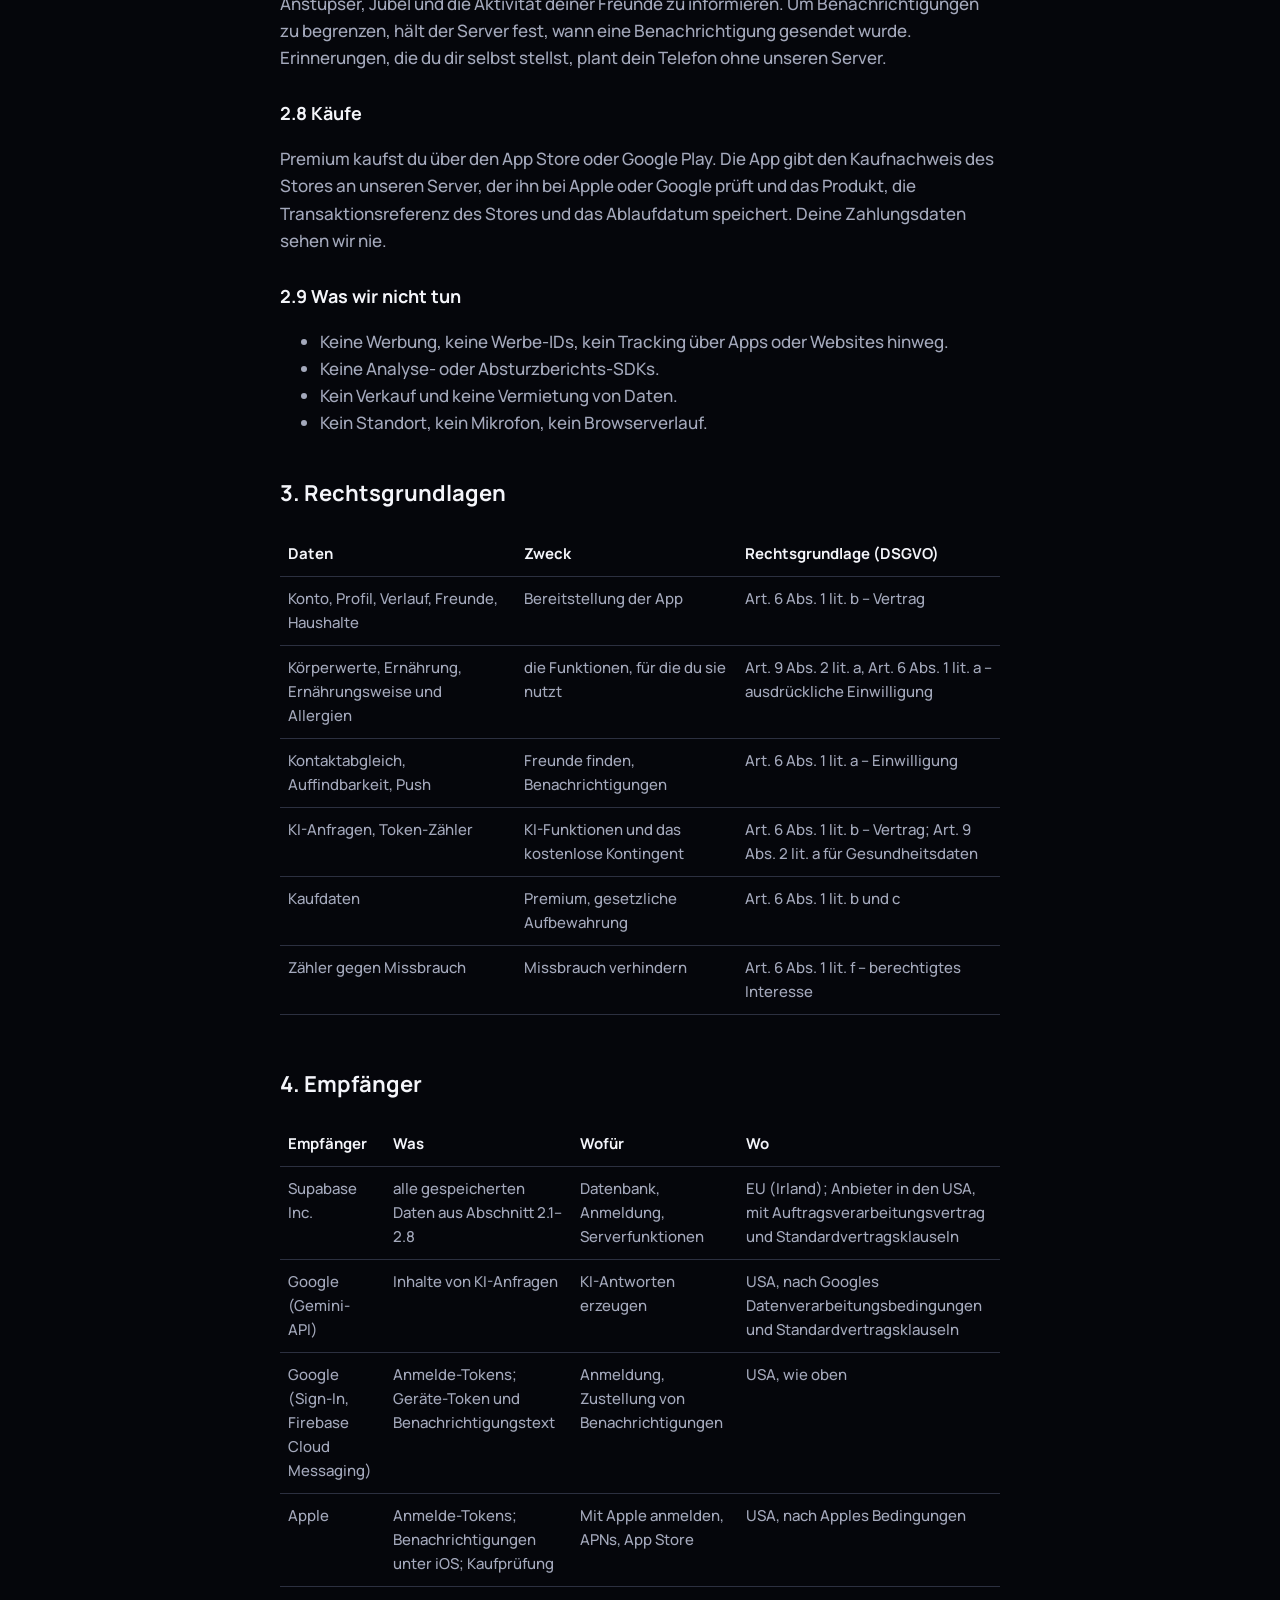
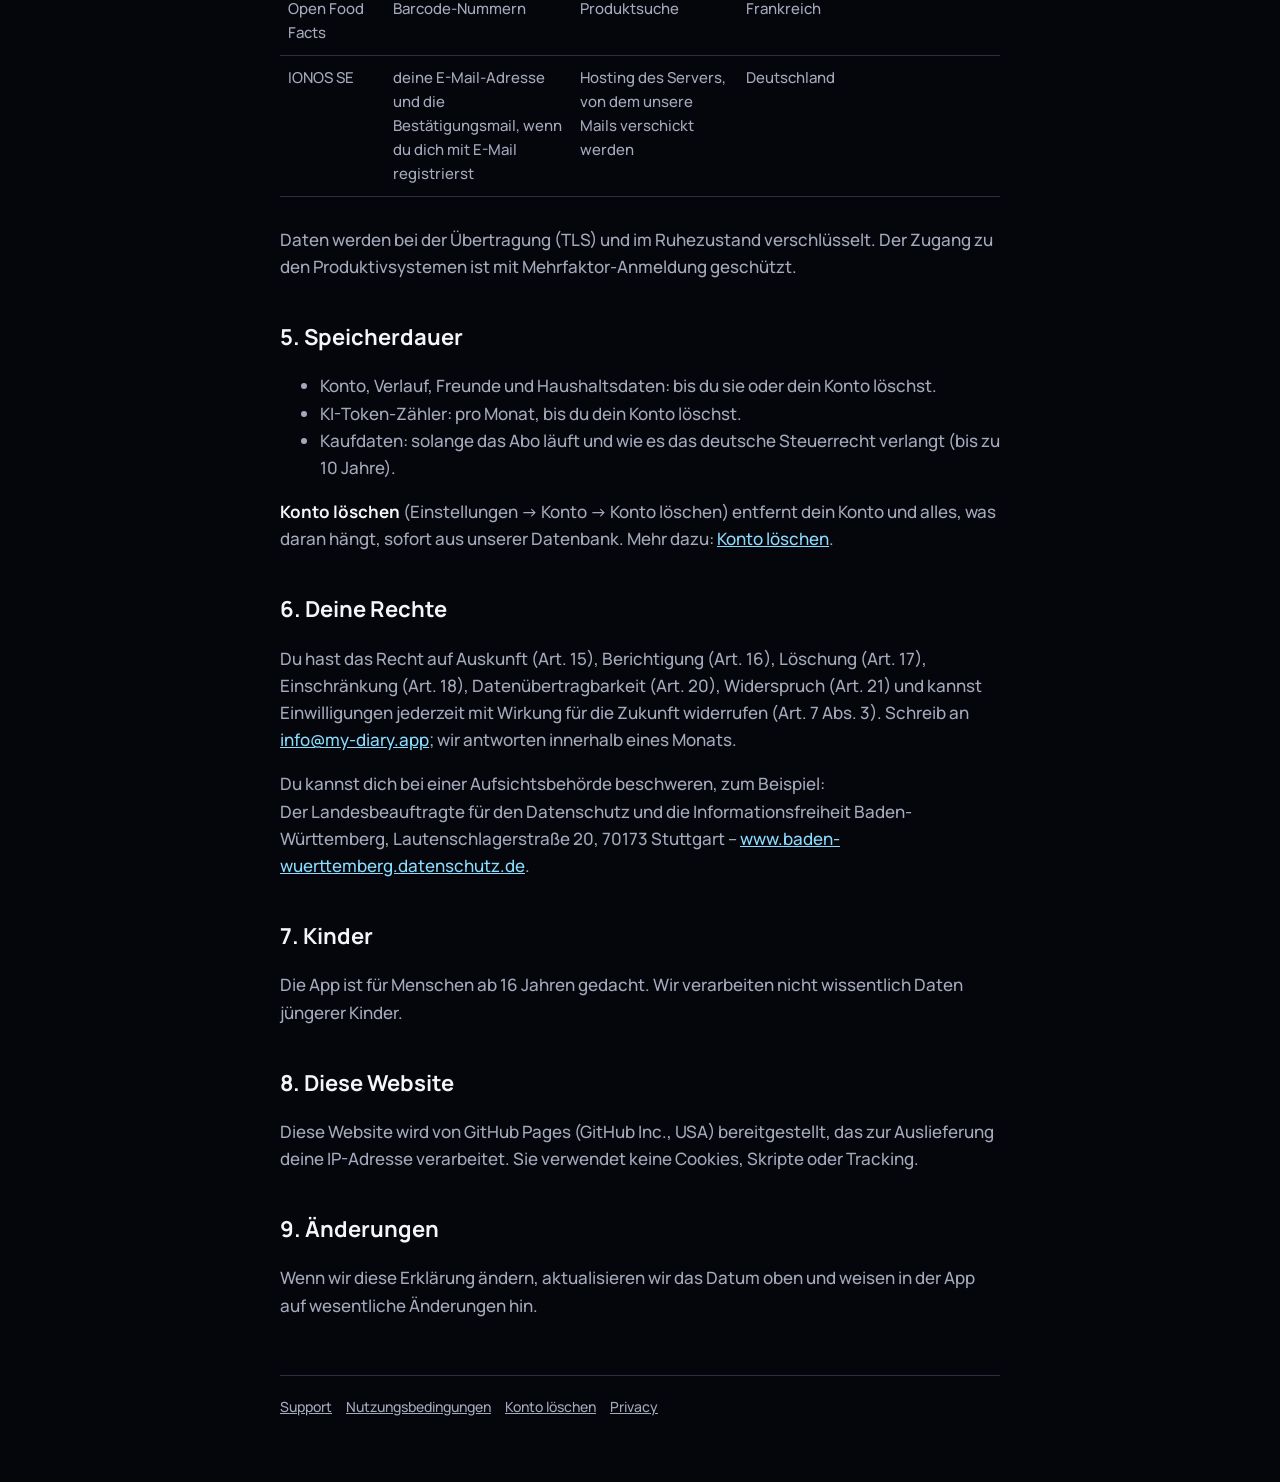
==== commit c157cf24: "Sign-up mails through our own mail server The confirmation mail of e-mail sign-up goes out through t" ====
--- a/site/datenschutz.html
+++ b/site/datenschutz.html
@@ -39,7 +39,7 @@
 <h3>2.1 Konto</h3>
 <ul>
   <li><strong>Anmeldung mit Google oder Apple:</strong> deine E-Mail-Adresse (bei Apple ggf. eine anonyme Weiterleitungsadresse), dein Name, falls der Anbieter ihn übermittelt, und eine von unserem Anmeldedienst erzeugte Nutzer-ID.</li>
-  <li><strong>Registrierung mit E-Mail:</strong> deine E-Mail-Adresse, dein Passwort (von unserem Anmeldedienst nur als gesalzener Hash gespeichert, den wir nicht lesen können) und eine Nutzer-ID. Wir schicken dir eine E-Mail, um die Adresse zu bestätigen.</li>
+  <li><strong>Registrierung mit E-Mail:</strong> deine E-Mail-Adresse, dein Passwort (von unserem Anmeldedienst nur als gesalzener Hash gespeichert, den wir nicht lesen können) und eine Nutzer-ID. Wir schicken dir von unserem eigenen Mailserver eine E-Mail, um die Adresse zu bestätigen.</li>
   <li><strong>Profil:</strong> der Anzeigename und das Emoji, die du wählst, und optional ein Benutzername. Andere angemeldete Nutzer können dein Profil sehen, damit sie dich finden und hinzufügen können.</li>
 </ul>
 
@@ -111,6 +111,7 @@
   <tr><td>Google (Sign-In, Firebase Cloud Messaging)</td><td>Anmelde-Tokens; Geräte-Token und Benachrichtigungstext</td><td>Anmeldung, Zustellung von Benachrichtigungen</td><td>USA, wie oben</td></tr>
   <tr><td>Apple</td><td>Anmelde-Tokens; Benachrichtigungen unter iOS; Kaufprüfung</td><td>Mit Apple anmelden, APNs, App Store</td><td>USA, nach Apples Bedingungen</td></tr>
   <tr><td>Open Food Facts</td><td>Barcode-Nummern</td><td>Produktsuche</td><td>Frankreich</td></tr>
+  <tr><td>IONOS SE</td><td>deine E-Mail-Adresse und die Bestätigungsmail, wenn du dich mit E-Mail registrierst</td><td>Hosting des Servers, von dem unsere Mails verschickt werden</td><td>Deutschland</td></tr>
 </table>
 </div>
 <p>Daten werden bei der Übertragung (TLS) und im Ruhezustand verschlüsselt. Der Zugang zu den Produktivsystemen ist mit Mehrfaktor-Anmeldung geschützt.</p>
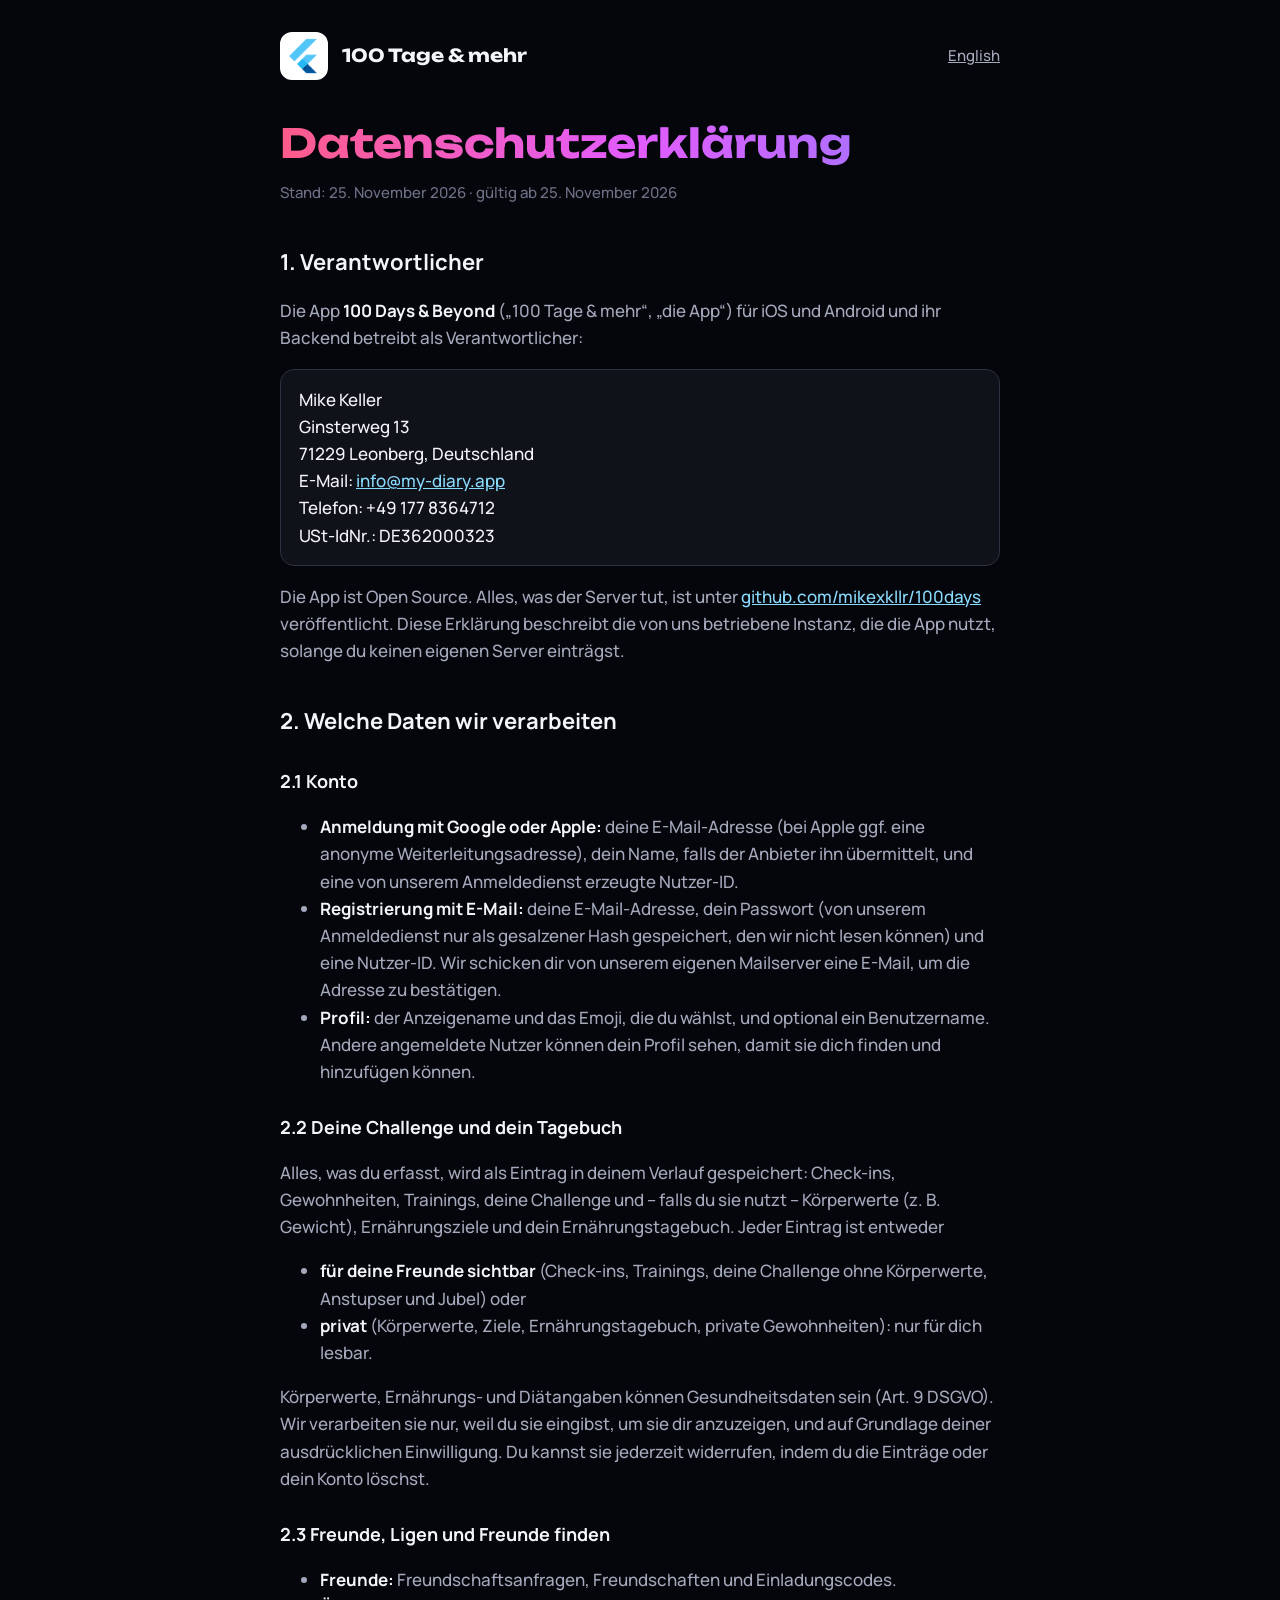
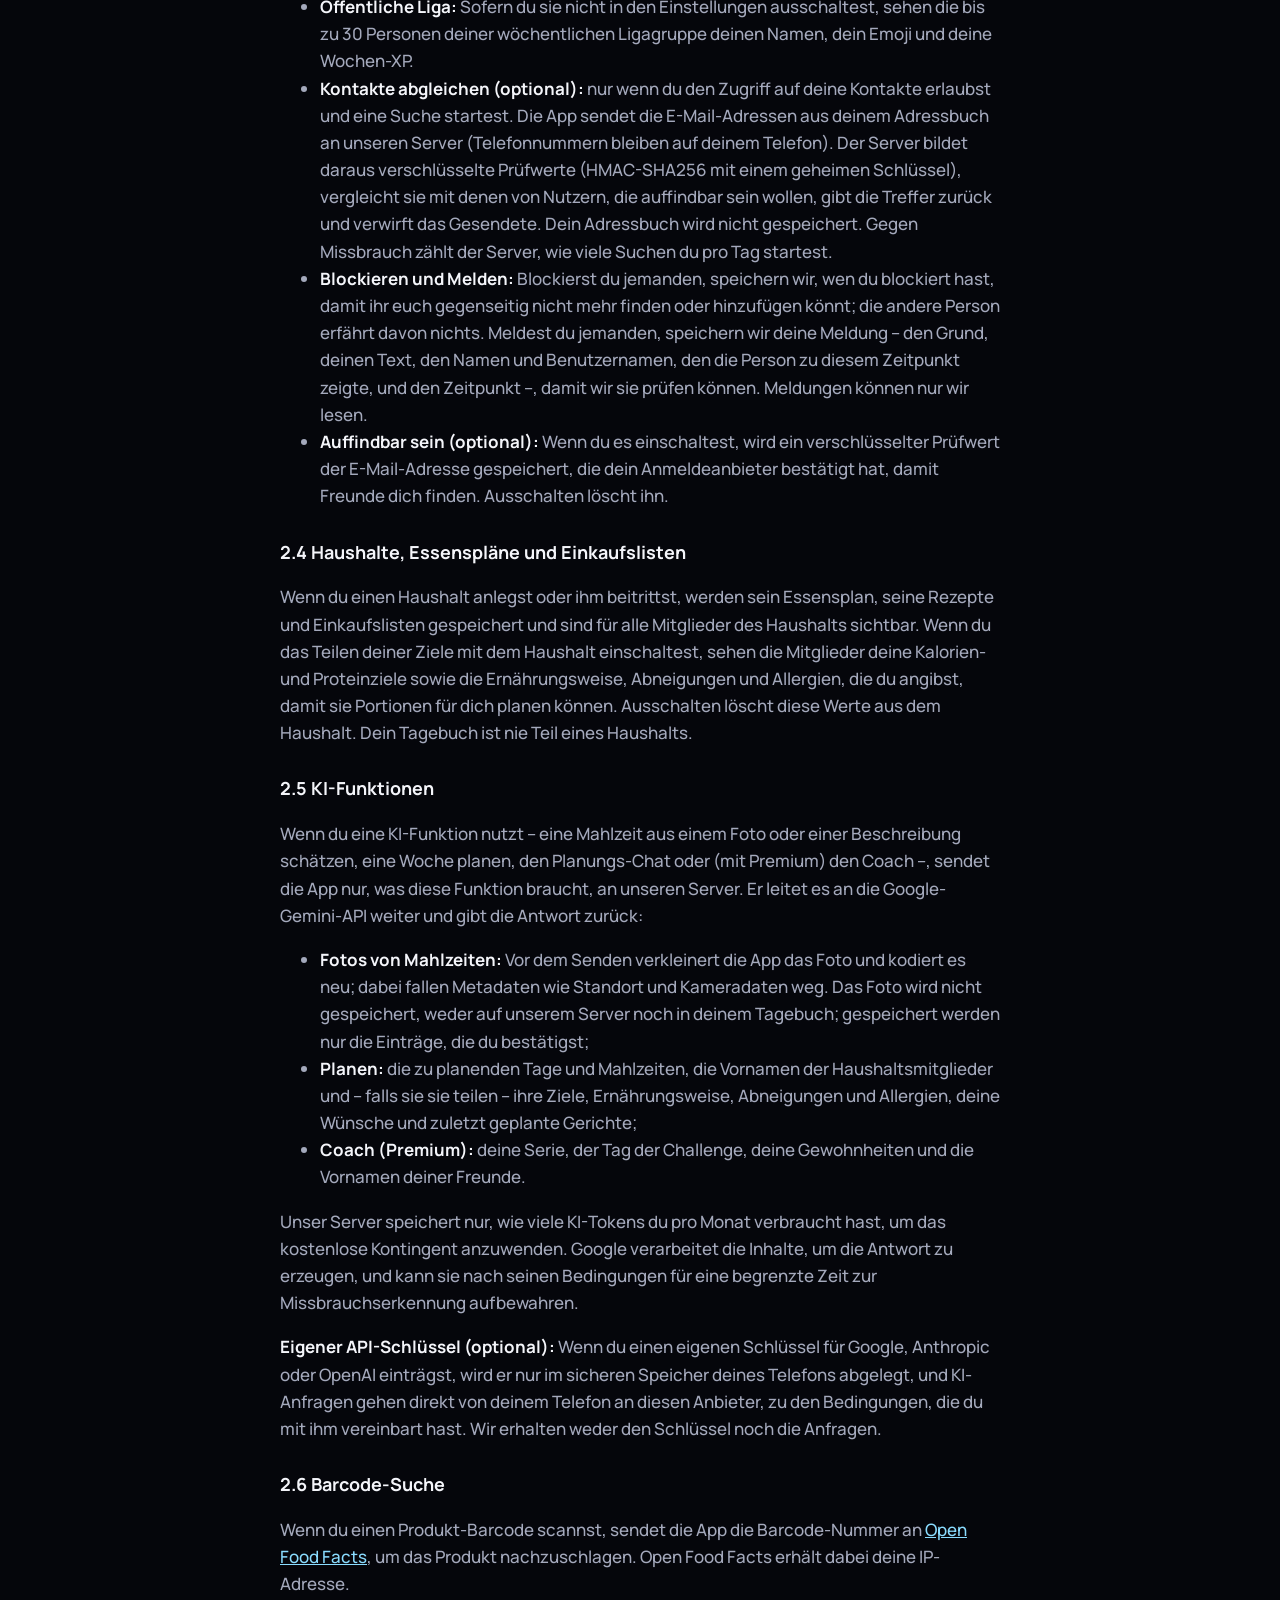
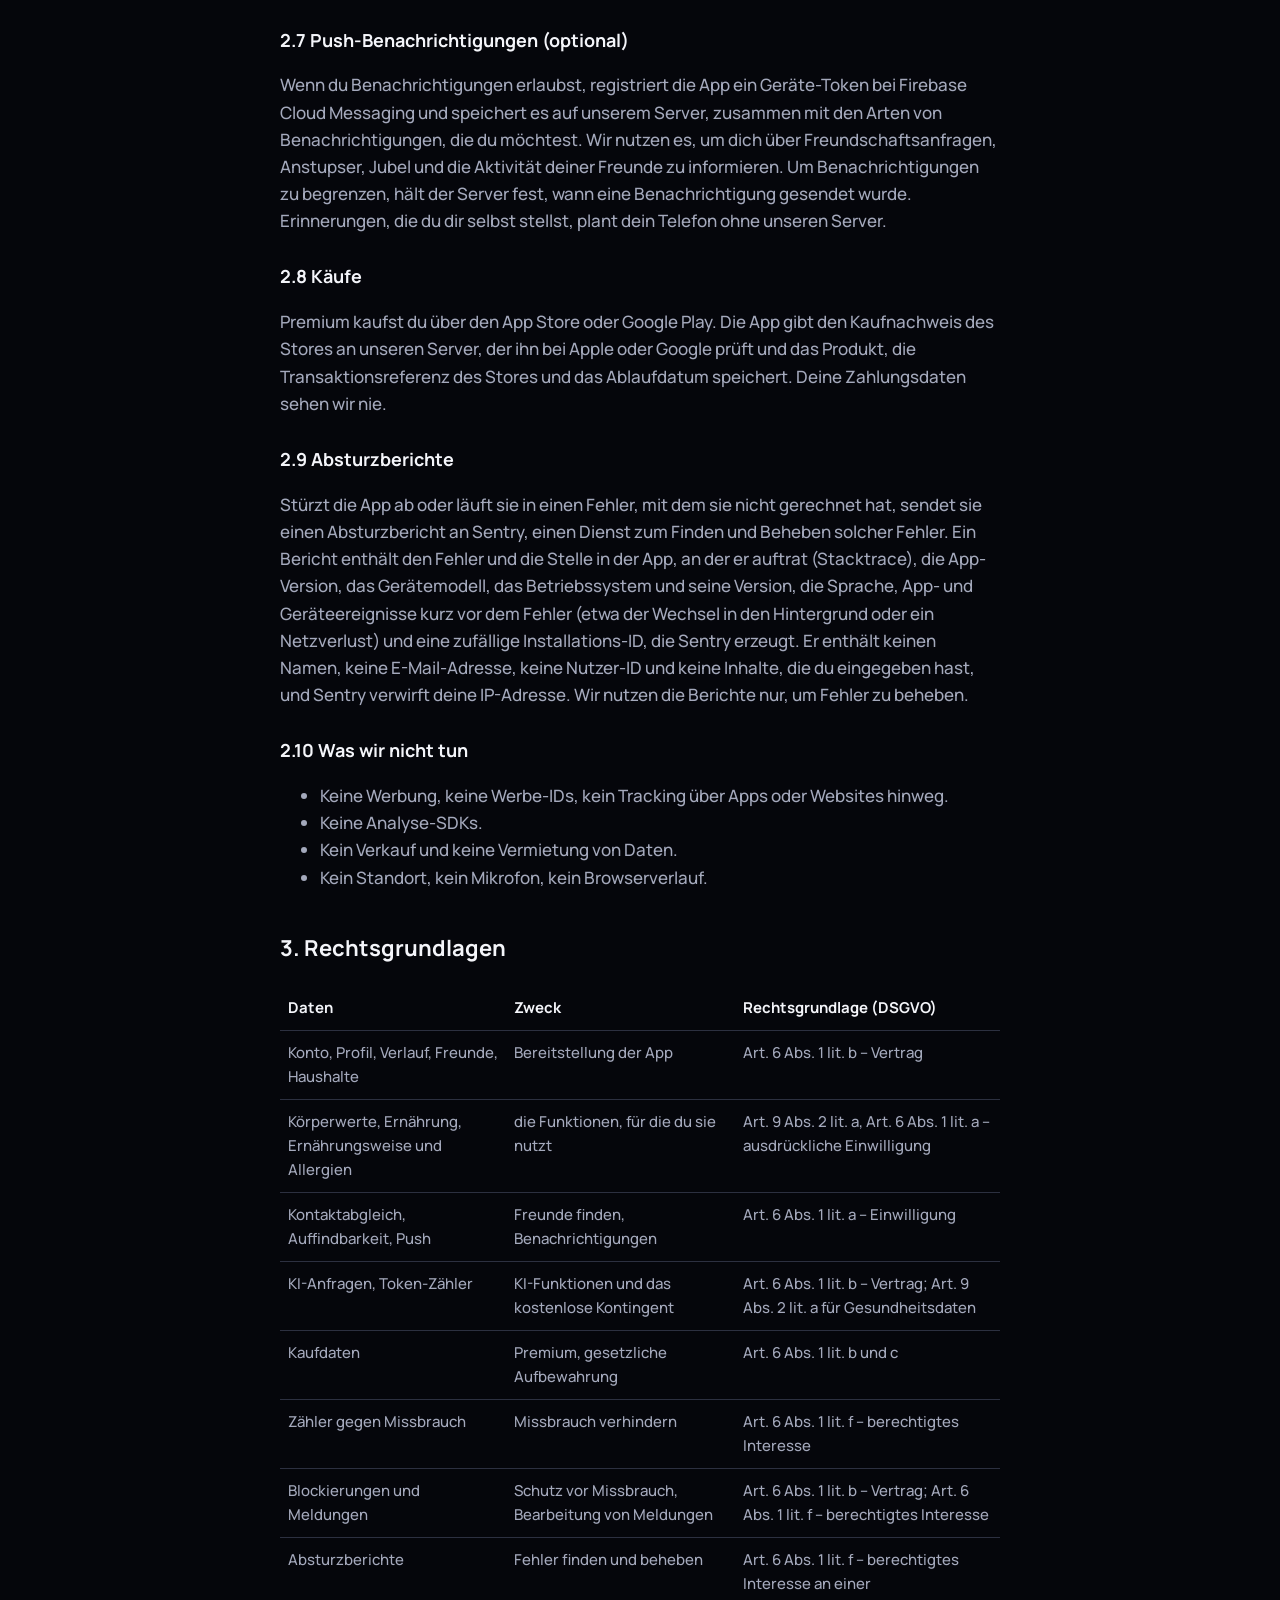
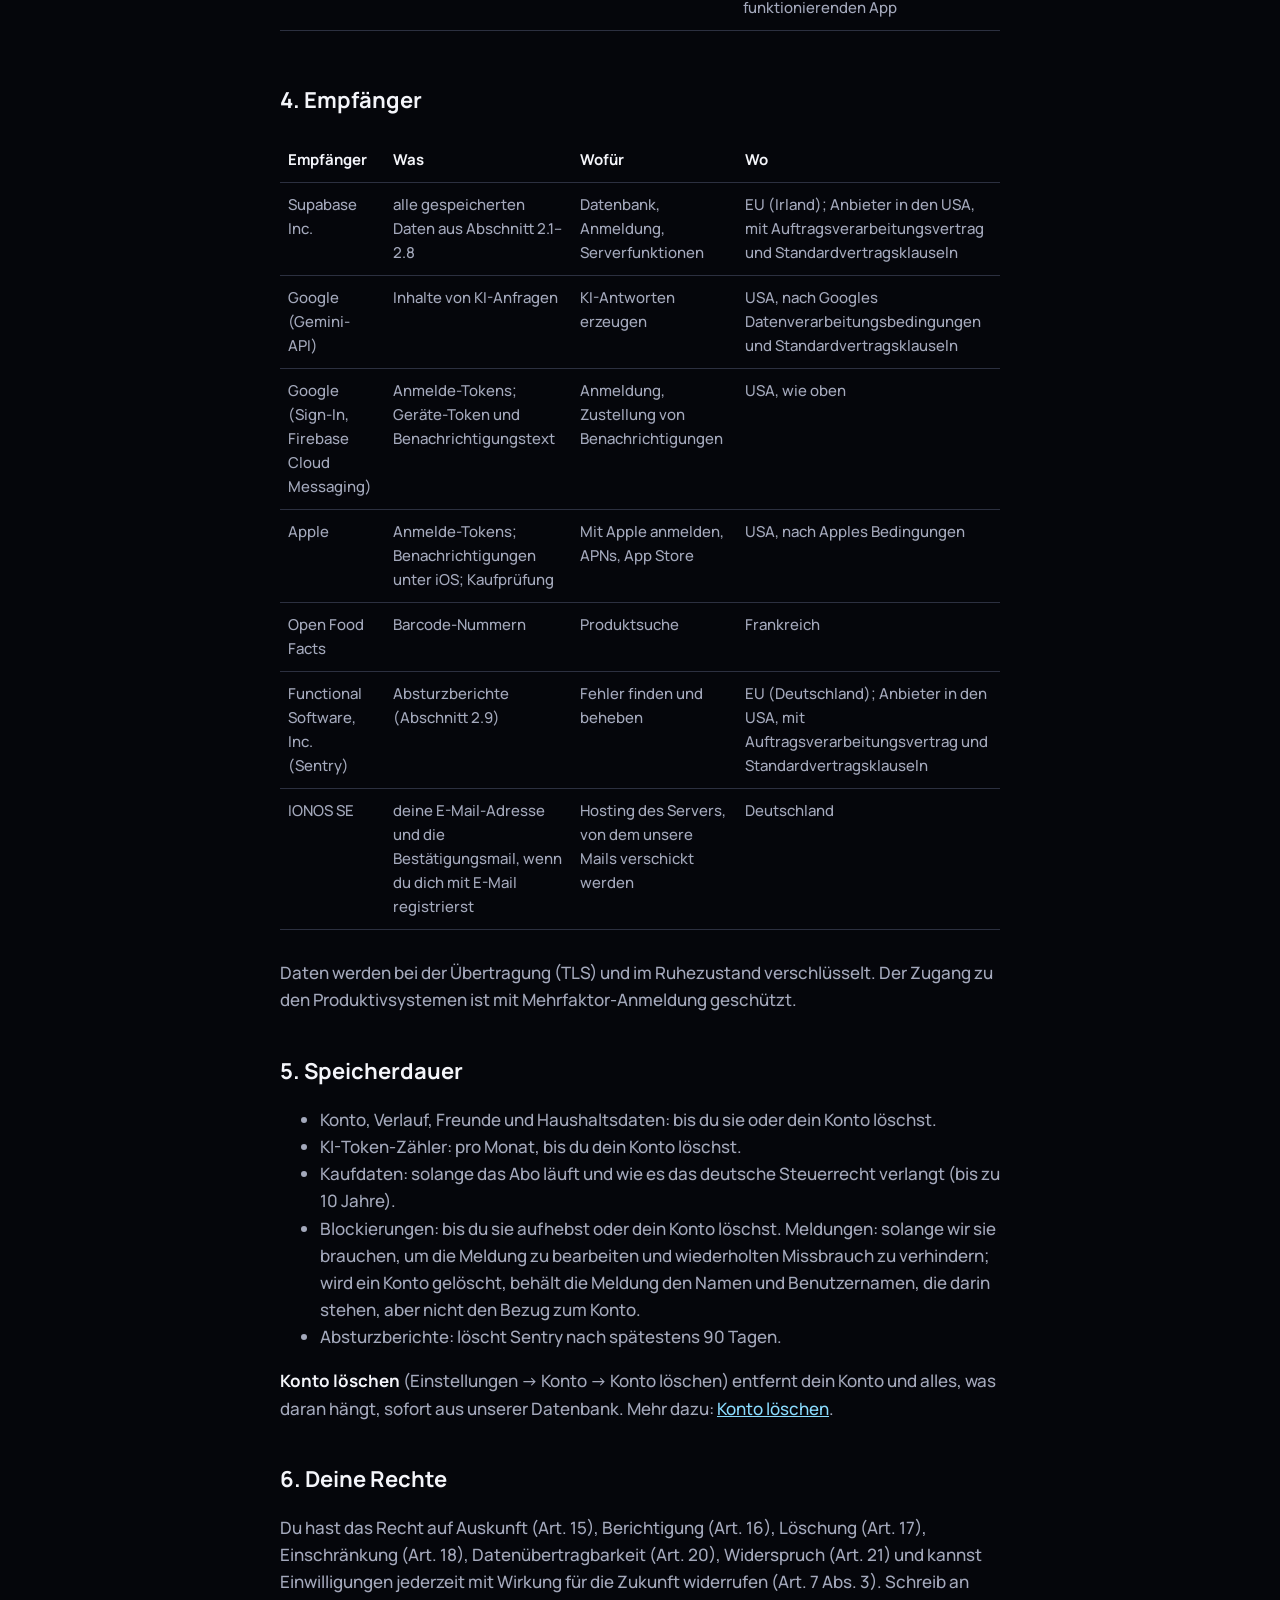
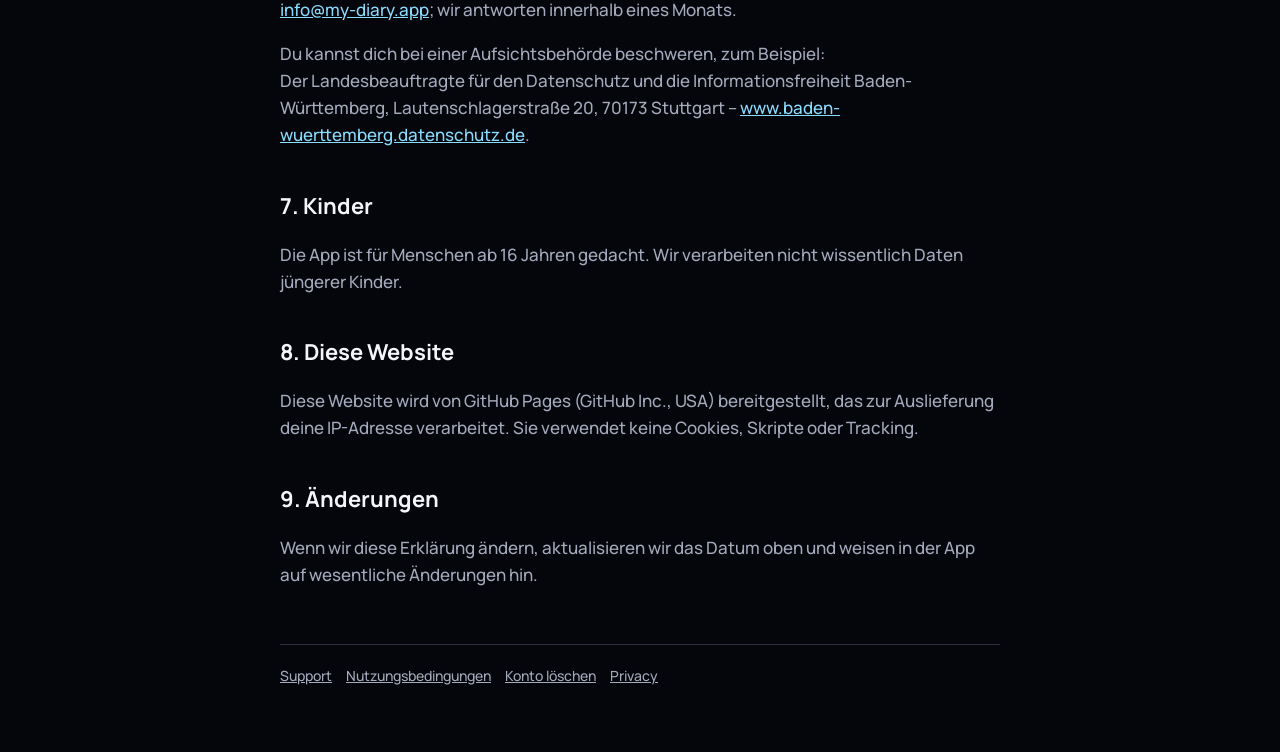
==== commit 9a80c7b0: "Crash reports through Sentry Errors and crashes of the official builds go to the Sentry project mike" ====
--- a/site/datenschutz.html
+++ b/site/datenschutz.html
@@ -19,7 +19,7 @@
 </header>
 
 <h1>Datenschutzerklärung</h1>
-<p class="meta">Stand: 18. November 2026 · gültig ab 18. November 2026</p>
+<p class="meta">Stand: 25. November 2026 · gültig ab 25. November 2026</p>
 
 <h2>1. Verantwortlicher</h2>
 <p>Die App <strong>100 Days &amp; Beyond</strong> („100 Tage &amp; mehr“, „die App“) für iOS und Android und ihr Backend betreibt als Verantwortlicher:</p>
@@ -55,7 +55,8 @@
 <ul>
   <li><strong>Freunde:</strong> Freundschaftsanfragen, Freundschaften und Einladungscodes.</li>
   <li><strong>Öffentliche Liga:</strong> Sofern du sie nicht in den Einstellungen ausschaltest, sehen die bis zu 30 Personen deiner wöchentlichen Ligagruppe deinen Namen, dein Emoji und deine Wochen-XP.</li>
-  <li><strong>Kontakte abgleichen (optional):</strong> nur wenn du den Zugriff auf deine Kontakte erlaubst und eine Suche startest. Die App sendet die E-Mail-Adressen und Telefonnummern aus deinem Adressbuch an unseren Server. Der Server bildet daraus verschlüsselte Prüfwerte (HMAC-SHA256 mit einem geheimen Schlüssel), vergleicht sie mit denen von Nutzern, die auffindbar sein wollen, gibt die Treffer zurück und verwirft das Gesendete. Dein Adressbuch wird nicht gespeichert. Gegen Missbrauch zählt der Server, wie viele Suchen du pro Tag startest.</li>
+  <li><strong>Kontakte abgleichen (optional):</strong> nur wenn du den Zugriff auf deine Kontakte erlaubst und eine Suche startest. Die App sendet die E-Mail-Adressen aus deinem Adressbuch an unseren Server (Telefonnummern bleiben auf deinem Telefon). Der Server bildet daraus verschlüsselte Prüfwerte (HMAC-SHA256 mit einem geheimen Schlüssel), vergleicht sie mit denen von Nutzern, die auffindbar sein wollen, gibt die Treffer zurück und verwirft das Gesendete. Dein Adressbuch wird nicht gespeichert. Gegen Missbrauch zählt der Server, wie viele Suchen du pro Tag startest.</li>
+  <li><strong>Blockieren und Melden:</strong> Blockierst du jemanden, speichern wir, wen du blockiert hast, damit ihr euch gegenseitig nicht mehr finden oder hinzufügen könnt; die andere Person erfährt davon nichts. Meldest du jemanden, speichern wir deine Meldung – den Grund, deinen Text, den Namen und Benutzernamen, den die Person zu diesem Zeitpunkt zeigte, und den Zeitpunkt –, damit wir sie prüfen können. Meldungen können nur wir lesen.</li>
   <li><strong>Auffindbar sein (optional):</strong> Wenn du es einschaltest, wird ein verschlüsselter Prüfwert der E-Mail-Adresse gespeichert, die dein Anmeldeanbieter bestätigt hat, damit Freunde dich finden. Ausschalten löscht ihn.</li>
 </ul>
 
@@ -81,10 +82,13 @@
 <h3>2.8 Käufe</h3>
 <p>Premium kaufst du über den App Store oder Google Play. Die App gibt den Kaufnachweis des Stores an unseren Server, der ihn bei Apple oder Google prüft und das Produkt, die Transaktionsreferenz des Stores und das Ablaufdatum speichert. Deine Zahlungsdaten sehen wir nie.</p>
 
-<h3>2.9 Was wir nicht tun</h3>
+<h3>2.9 Absturzberichte</h3>
+<p>Stürzt die App ab oder läuft sie in einen Fehler, mit dem sie nicht gerechnet hat, sendet sie einen Absturzbericht an Sentry, einen Dienst zum Finden und Beheben solcher Fehler. Ein Bericht enthält den Fehler und die Stelle in der App, an der er auftrat (Stacktrace), die App-Version, das Gerätemodell, das Betriebssystem und seine Version, die Sprache, App- und Geräteereignisse kurz vor dem Fehler (etwa der Wechsel in den Hintergrund oder ein Netzverlust) und eine zufällige Installations-ID, die Sentry erzeugt. Er enthält keinen Namen, keine E-Mail-Adresse, keine Nutzer-ID und keine Inhalte, die du eingegeben hast, und Sentry verwirft deine IP-Adresse. Wir nutzen die Berichte nur, um Fehler zu beheben.</p>
+
+<h3>2.10 Was wir nicht tun</h3>
 <ul>
   <li>Keine Werbung, keine Werbe-IDs, kein Tracking über Apps oder Websites hinweg.</li>
-  <li>Keine Analyse- oder Absturzberichts-SDKs.</li>
+  <li>Keine Analyse-SDKs.</li>
   <li>Kein Verkauf und keine Vermietung von Daten.</li>
   <li>Kein Standort, kein Mikrofon, kein Browserverlauf.</li>
 </ul>
@@ -99,6 +103,8 @@
   <tr><td>KI-Anfragen, Token-Zähler</td><td>KI-Funktionen und das kostenlose Kontingent</td><td>Art. 6 Abs. 1 lit. b – Vertrag; Art. 9 Abs. 2 lit. a für Gesundheitsdaten</td></tr>
   <tr><td>Kaufdaten</td><td>Premium, gesetzliche Aufbewahrung</td><td>Art. 6 Abs. 1 lit. b und c</td></tr>
   <tr><td>Zähler gegen Missbrauch</td><td>Missbrauch verhindern</td><td>Art. 6 Abs. 1 lit. f – berechtigtes Interesse</td></tr>
+  <tr><td>Blockierungen und Meldungen</td><td>Schutz vor Missbrauch, Bearbeitung von Meldungen</td><td>Art. 6 Abs. 1 lit. b – Vertrag; Art. 6 Abs. 1 lit. f – berechtigtes Interesse</td></tr>
+  <tr><td>Absturzberichte</td><td>Fehler finden und beheben</td><td>Art. 6 Abs. 1 lit. f – berechtigtes Interesse an einer funktionierenden App</td></tr>
 </table>
 </div>
 
@@ -111,6 +117,7 @@
   <tr><td>Google (Sign-In, Firebase Cloud Messaging)</td><td>Anmelde-Tokens; Geräte-Token und Benachrichtigungstext</td><td>Anmeldung, Zustellung von Benachrichtigungen</td><td>USA, wie oben</td></tr>
   <tr><td>Apple</td><td>Anmelde-Tokens; Benachrichtigungen unter iOS; Kaufprüfung</td><td>Mit Apple anmelden, APNs, App Store</td><td>USA, nach Apples Bedingungen</td></tr>
   <tr><td>Open Food Facts</td><td>Barcode-Nummern</td><td>Produktsuche</td><td>Frankreich</td></tr>
+  <tr><td>Functional Software, Inc. (Sentry)</td><td>Absturzberichte (Abschnitt 2.9)</td><td>Fehler finden und beheben</td><td>EU (Deutschland); Anbieter in den USA, mit Auftragsverarbeitungsvertrag und Standardvertragsklauseln</td></tr>
   <tr><td>IONOS SE</td><td>deine E-Mail-Adresse und die Bestätigungsmail, wenn du dich mit E-Mail registrierst</td><td>Hosting des Servers, von dem unsere Mails verschickt werden</td><td>Deutschland</td></tr>
 </table>
 </div>
@@ -121,6 +128,8 @@
   <li>Konto, Verlauf, Freunde und Haushaltsdaten: bis du sie oder dein Konto löschst.</li>
   <li>KI-Token-Zähler: pro Monat, bis du dein Konto löschst.</li>
   <li>Kaufdaten: solange das Abo läuft und wie es das deutsche Steuerrecht verlangt (bis zu 10 Jahre).</li>
+  <li>Blockierungen: bis du sie aufhebst oder dein Konto löschst. Meldungen: solange wir sie brauchen, um die Meldung zu bearbeiten und wiederholten Missbrauch zu verhindern; wird ein Konto gelöscht, behält die Meldung den Namen und Benutzernamen, die darin stehen, aber nicht den Bezug zum Konto.</li>
+  <li>Absturzberichte: löscht Sentry nach spätestens 90 Tagen.</li>
 </ul>
 <p><strong>Konto löschen</strong> (Einstellungen → Konto → Konto löschen) entfernt dein Konto und alles, was daran hängt, sofort aus unserer Datenbank. Mehr dazu: <a href="delete-account.html">Konto löschen</a>.</p>
 
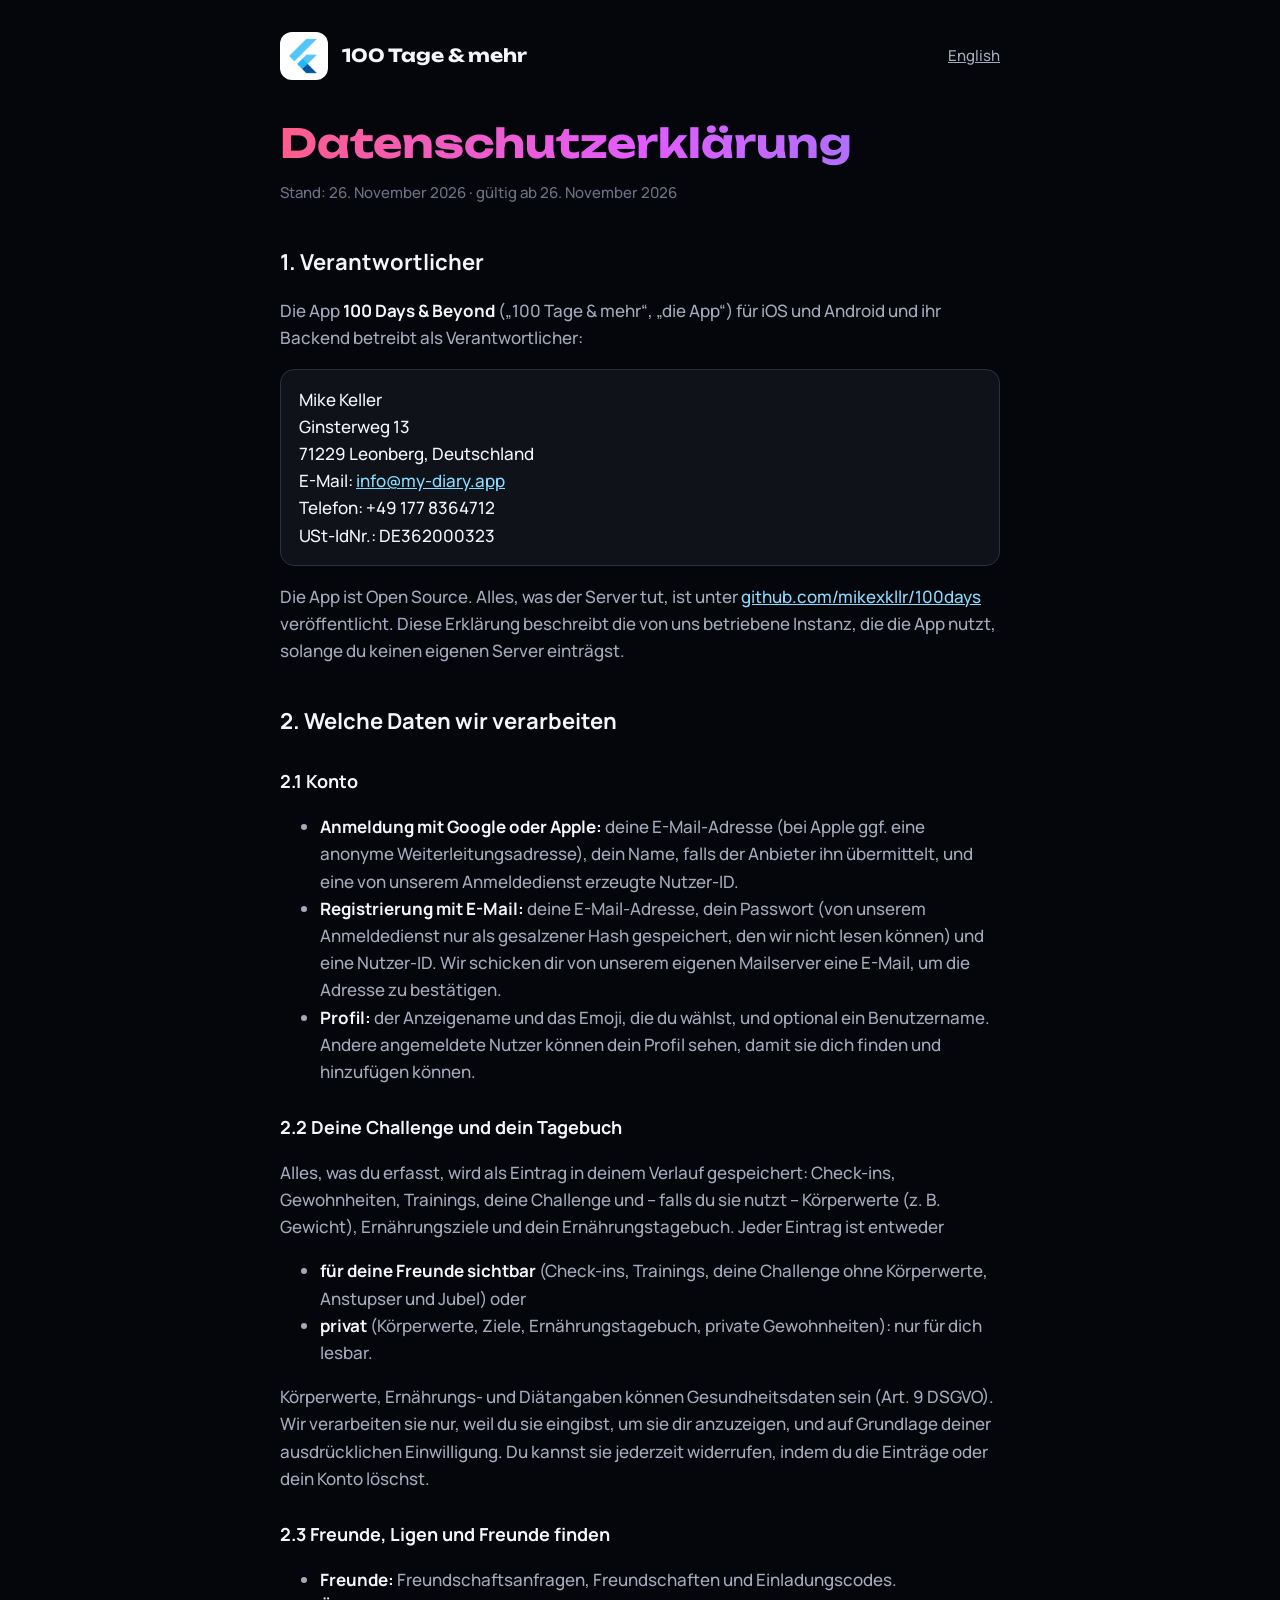
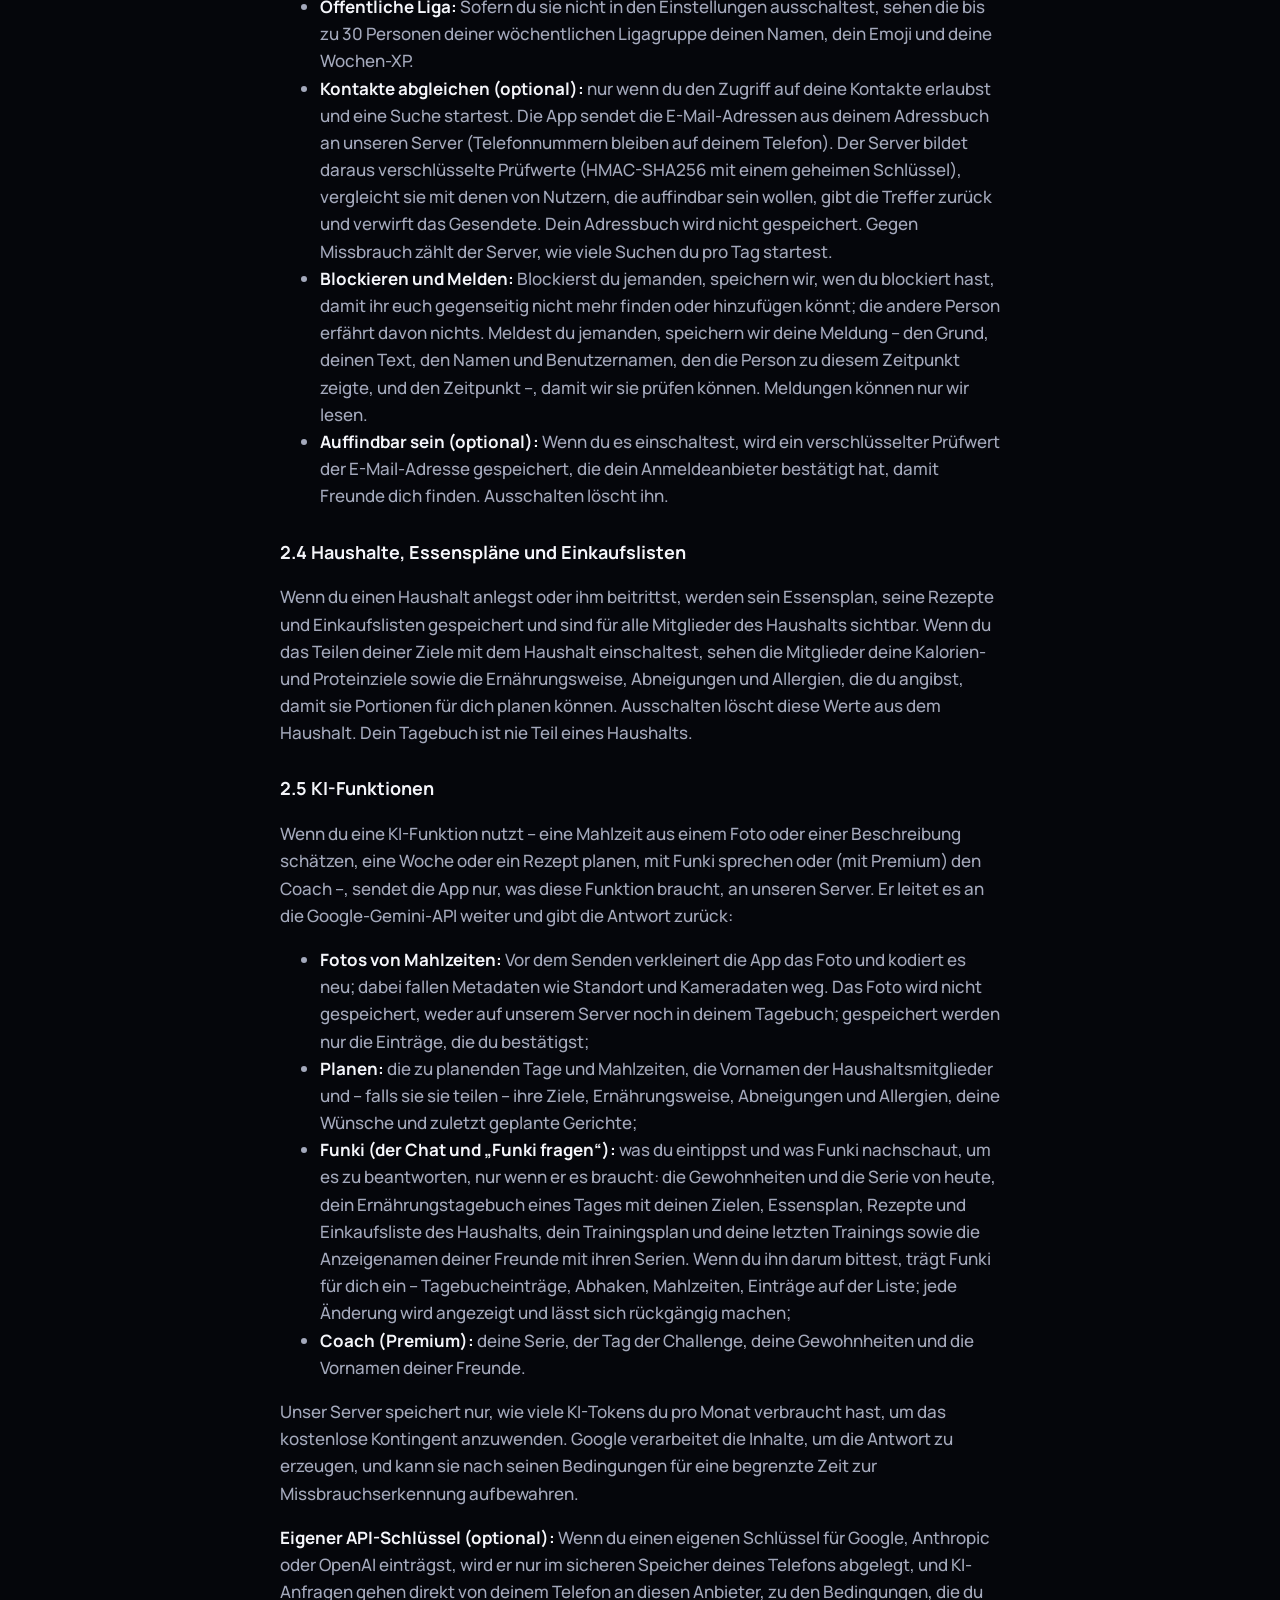
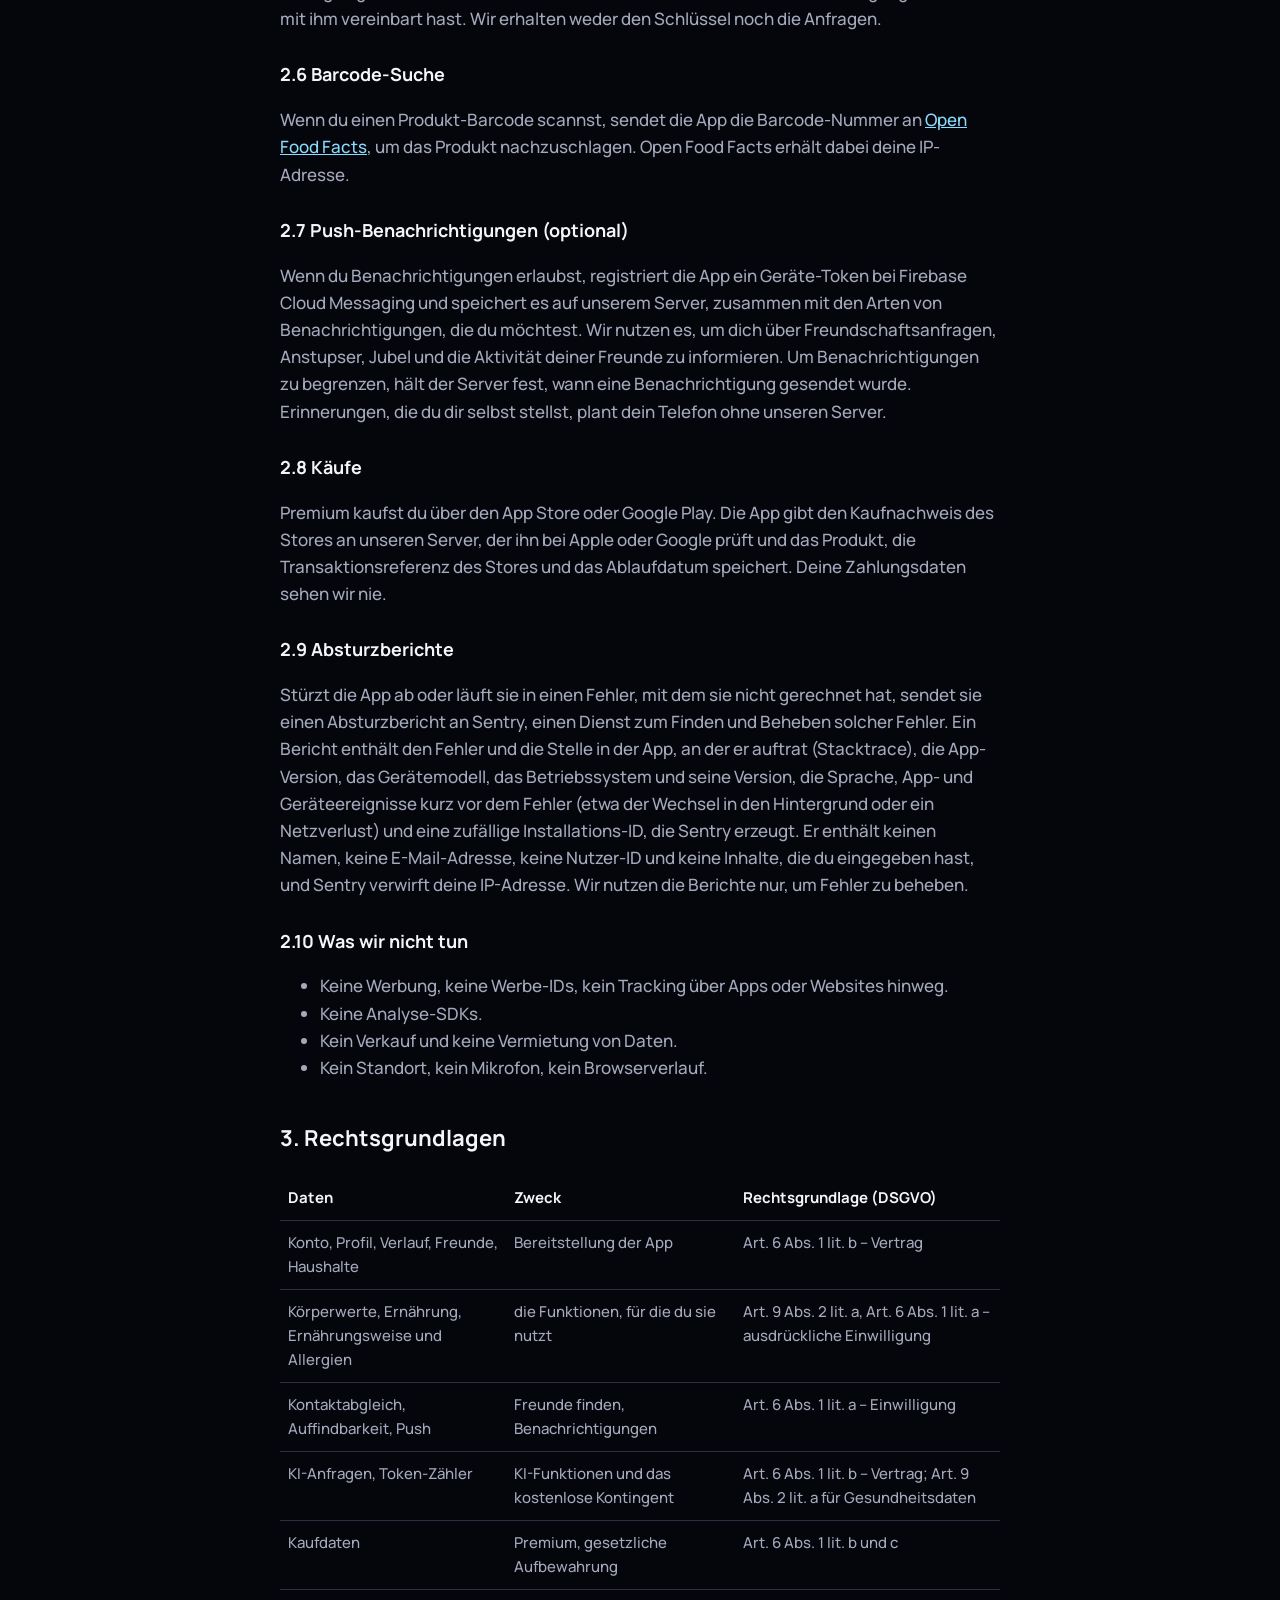
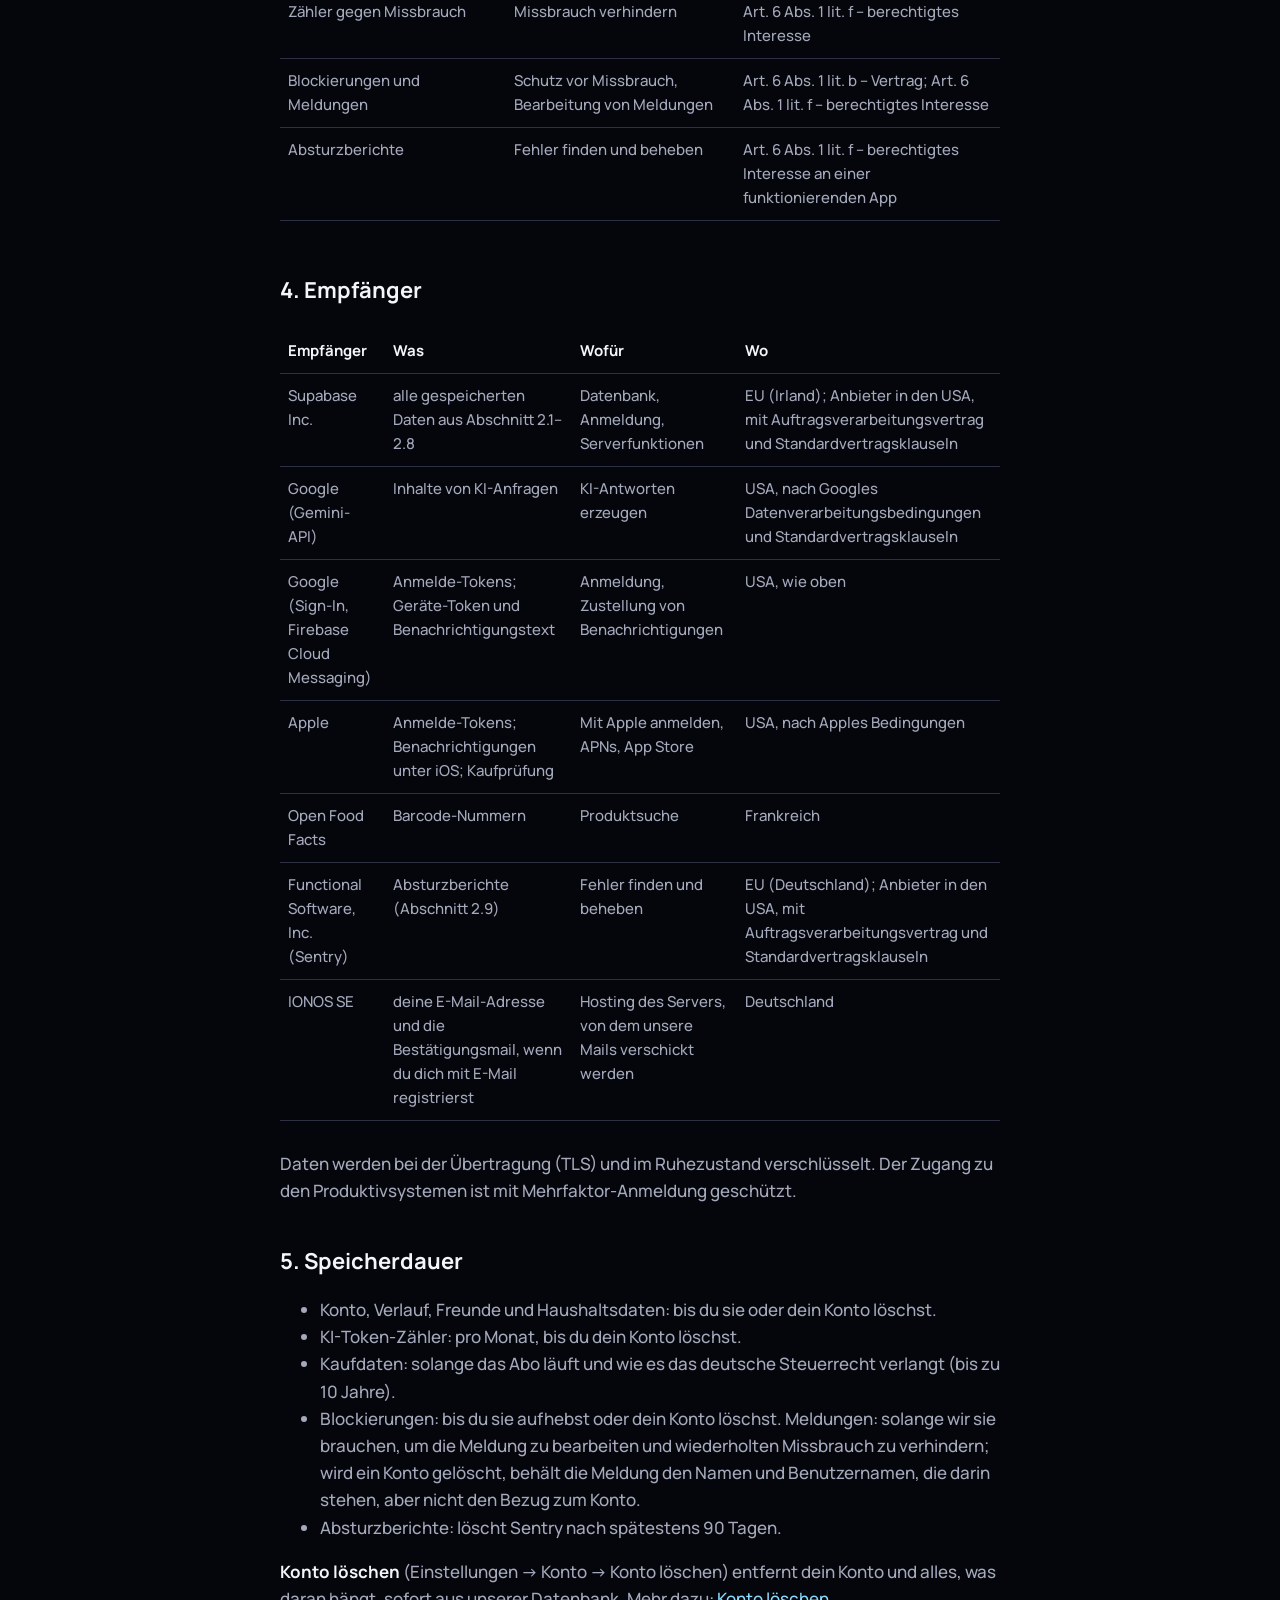
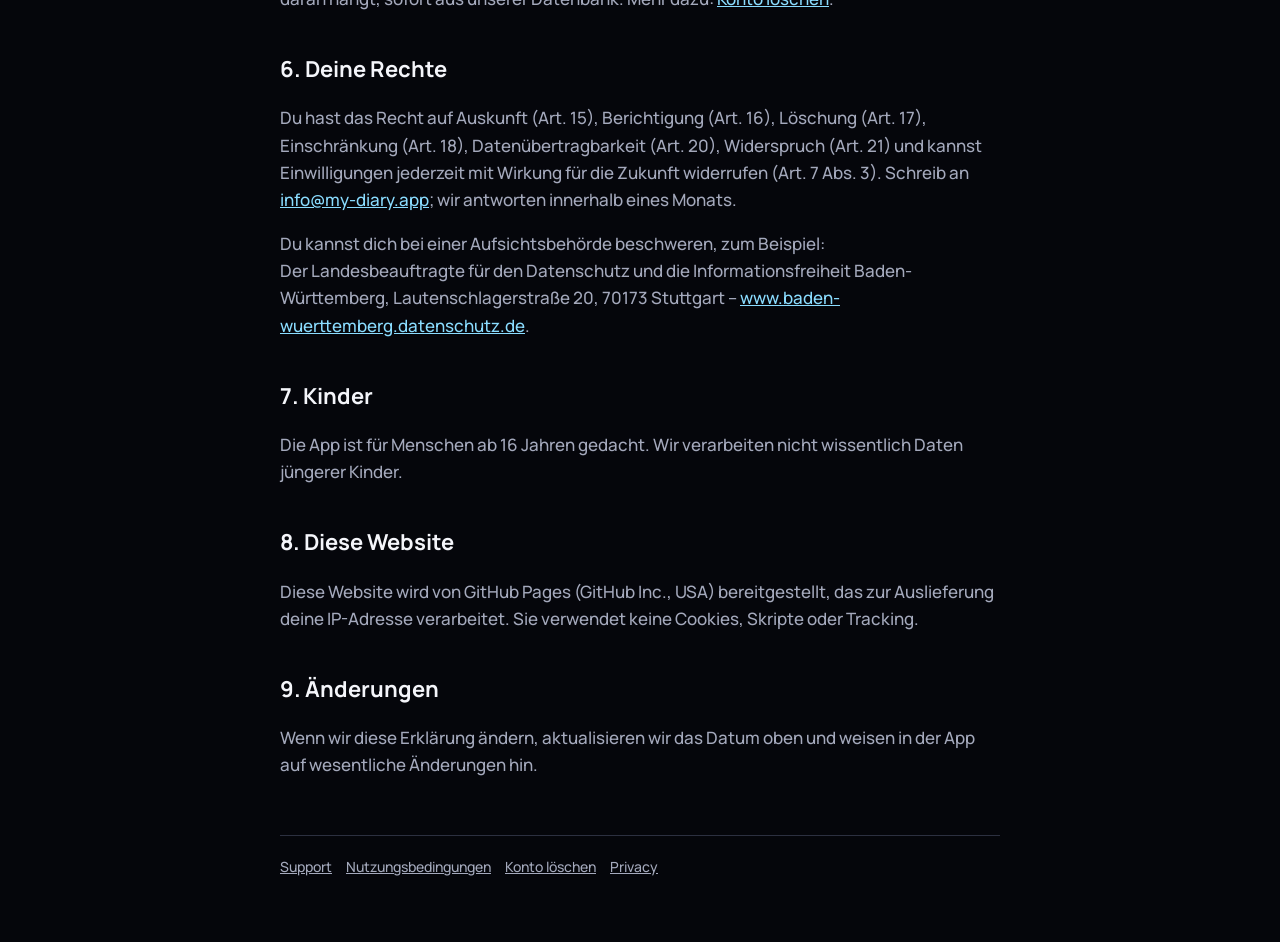
==== commit 5c753885: "Nutrition on Today leads into the diary; docs and privacy for Funki The nutrition row of someone wit" ====
--- a/site/datenschutz.html
+++ b/site/datenschutz.html
@@ -19,7 +19,7 @@
 </header>
 
 <h1>Datenschutzerklärung</h1>
-<p class="meta">Stand: 25. November 2026 · gültig ab 25. November 2026</p>
+<p class="meta">Stand: 26. November 2026 · gültig ab 26. November 2026</p>
 
 <h2>1. Verantwortlicher</h2>
 <p>Die App <strong>100 Days &amp; Beyond</strong> („100 Tage &amp; mehr“, „die App“) für iOS und Android und ihr Backend betreibt als Verantwortlicher:</p>
@@ -64,10 +64,11 @@
 <p>Wenn du einen Haushalt anlegst oder ihm beitrittst, werden sein Essensplan, seine Rezepte und Einkaufslisten gespeichert und sind für alle Mitglieder des Haushalts sichtbar. Wenn du das Teilen deiner Ziele mit dem Haushalt einschaltest, sehen die Mitglieder deine Kalorien- und Proteinziele sowie die Ernährungsweise, Abneigungen und Allergien, die du angibst, damit sie Portionen für dich planen können. Ausschalten löscht diese Werte aus dem Haushalt. Dein Tagebuch ist nie Teil eines Haushalts.</p>
 
 <h3>2.5 KI-Funktionen</h3>
-<p>Wenn du eine KI-Funktion nutzt – eine Mahlzeit aus einem Foto oder einer Beschreibung schätzen, eine Woche planen, den Planungs-Chat oder (mit Premium) den Coach –, sendet die App nur, was diese Funktion braucht, an unseren Server. Er leitet es an die Google-Gemini-API weiter und gibt die Antwort zurück:</p>
+<p>Wenn du eine KI-Funktion nutzt – eine Mahlzeit aus einem Foto oder einer Beschreibung schätzen, eine Woche oder ein Rezept planen, mit Funki sprechen oder (mit Premium) den Coach –, sendet die App nur, was diese Funktion braucht, an unseren Server. Er leitet es an die Google-Gemini-API weiter und gibt die Antwort zurück:</p>
 <ul>
   <li><strong>Fotos von Mahlzeiten:</strong> Vor dem Senden verkleinert die App das Foto und kodiert es neu; dabei fallen Metadaten wie Standort und Kameradaten weg. Das Foto wird nicht gespeichert, weder auf unserem Server noch in deinem Tagebuch; gespeichert werden nur die Einträge, die du bestätigst;</li>
   <li><strong>Planen:</strong> die zu planenden Tage und Mahlzeiten, die Vornamen der Haushaltsmitglieder und – falls sie sie teilen – ihre Ziele, Ernährungsweise, Abneigungen und Allergien, deine Wünsche und zuletzt geplante Gerichte;</li>
+  <li><strong>Funki (der Chat und „Funki fragen“):</strong> was du eintippst und was Funki nachschaut, um es zu beantworten, nur wenn er es braucht: die Gewohnheiten und die Serie von heute, dein Ernährungstagebuch eines Tages mit deinen Zielen, Essensplan, Rezepte und Einkaufsliste des Haushalts, dein Trainingsplan und deine letzten Trainings sowie die Anzeigenamen deiner Freunde mit ihren Serien. Wenn du ihn darum bittest, trägt Funki für dich ein – Tagebucheinträge, Abhaken, Mahlzeiten, Einträge auf der Liste; jede Änderung wird angezeigt und lässt sich rückgängig machen;</li>
   <li><strong>Coach (Premium):</strong> deine Serie, der Tag der Challenge, deine Gewohnheiten und die Vornamen deiner Freunde.</li>
 </ul>
 <p>Unser Server speichert nur, wie viele KI-Tokens du pro Monat verbraucht hast, um das kostenlose Kontingent anzuwenden. Google verarbeitet die Inhalte, um die Antwort zu erzeugen, und kann sie nach seinen Bedingungen für eine begrenzte Zeit zur Missbrauchserkennung aufbewahren.</p>
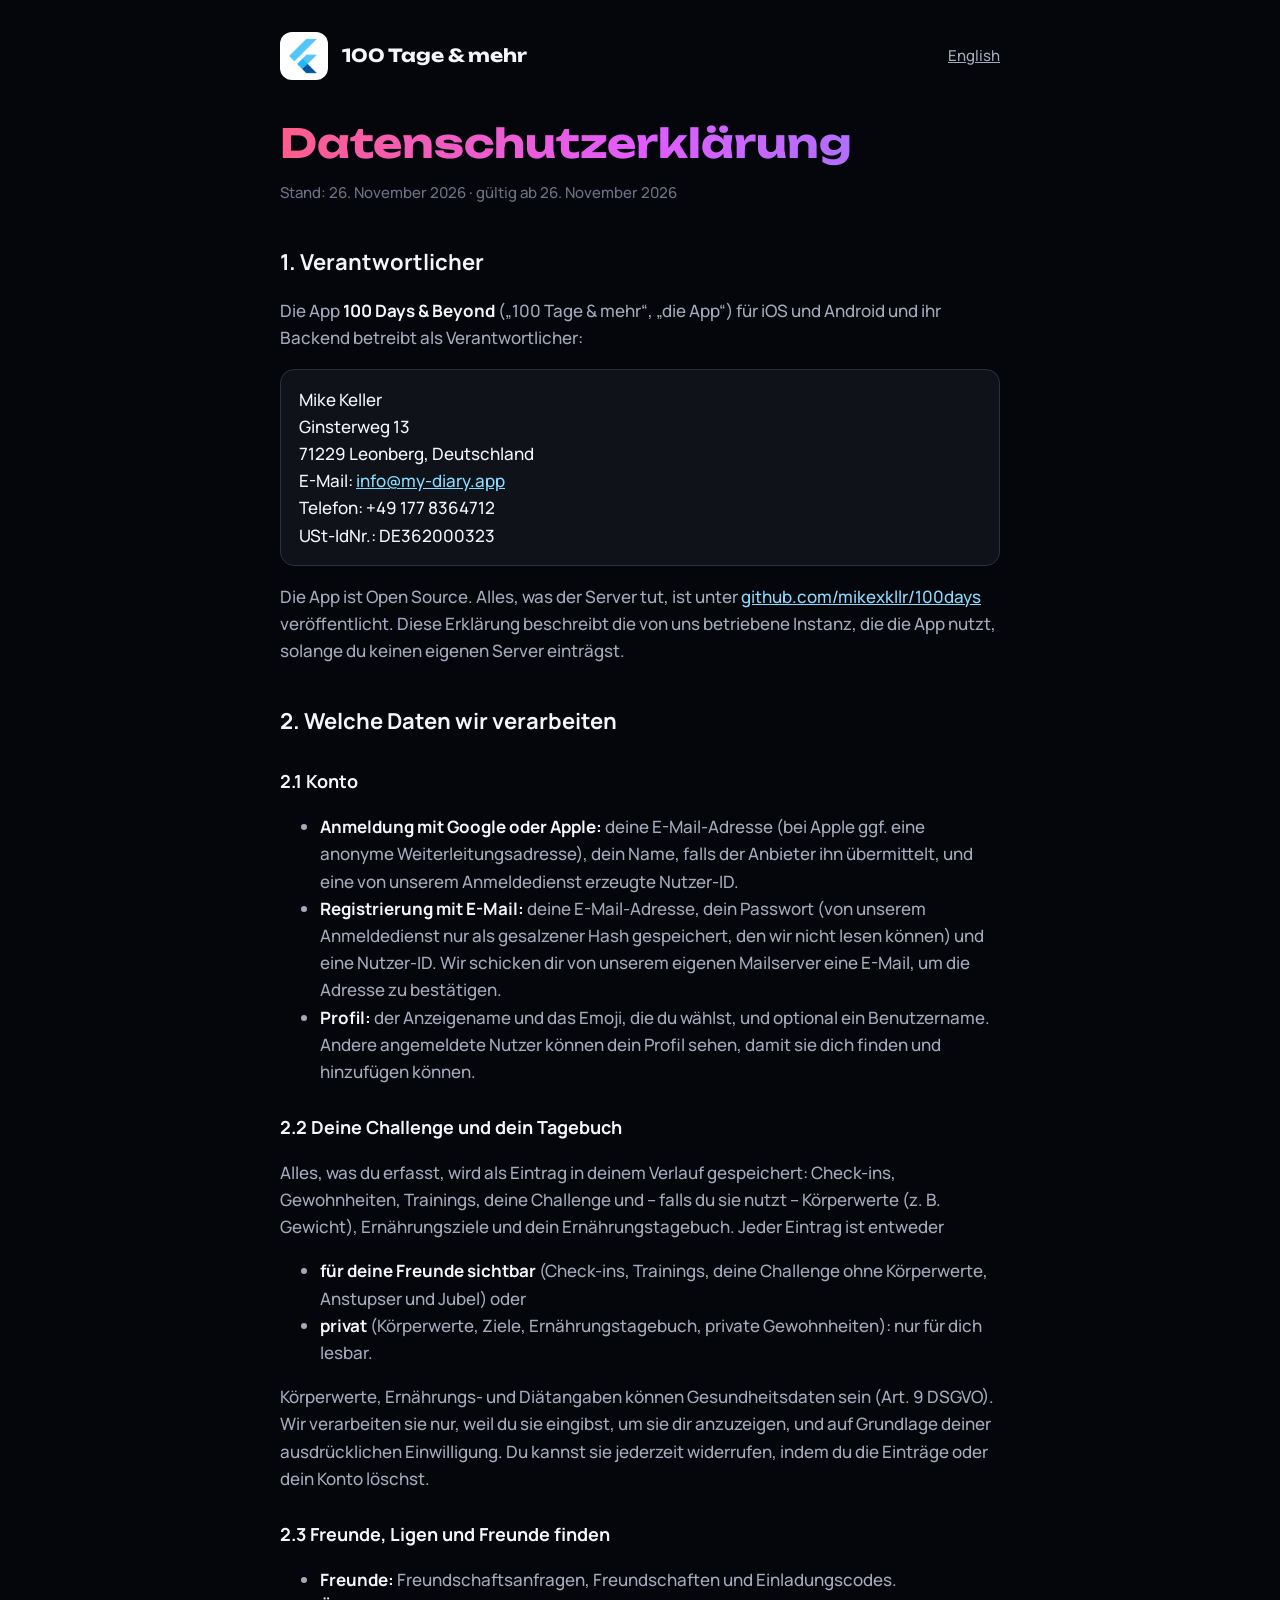
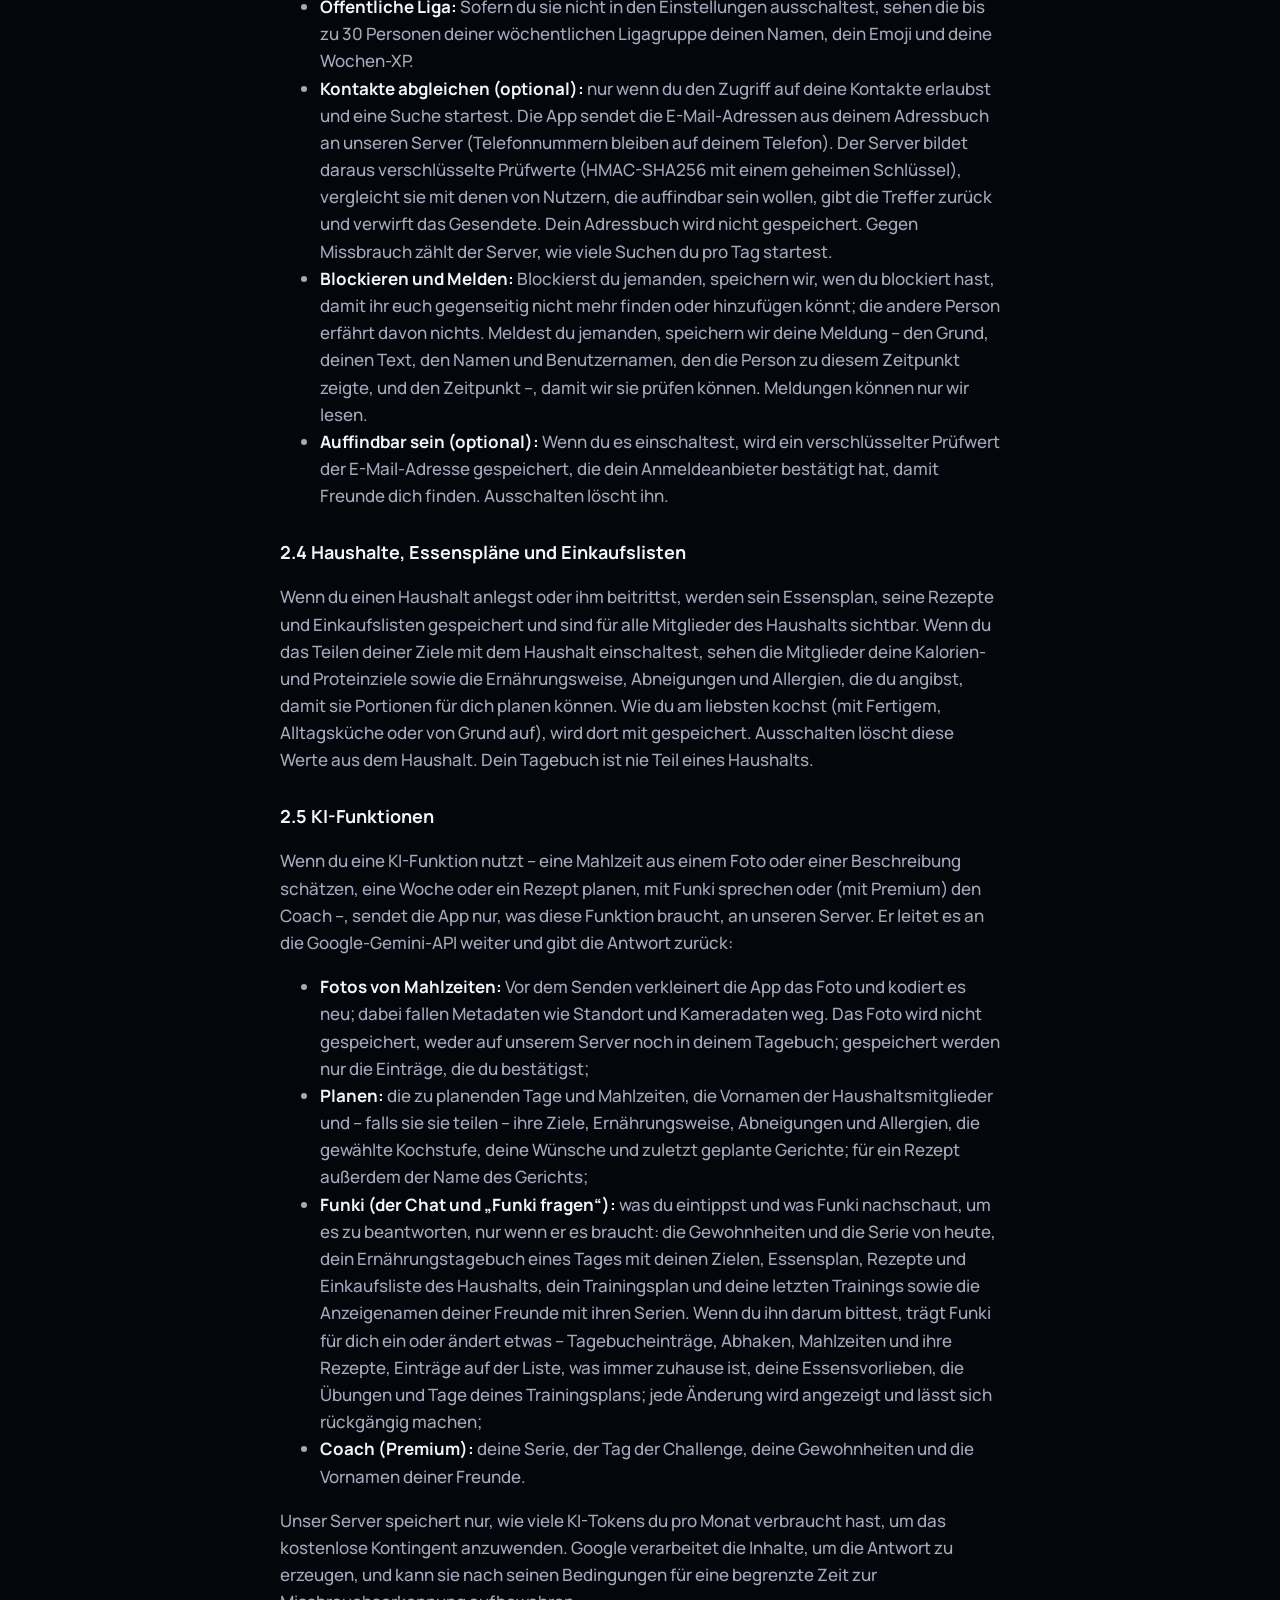
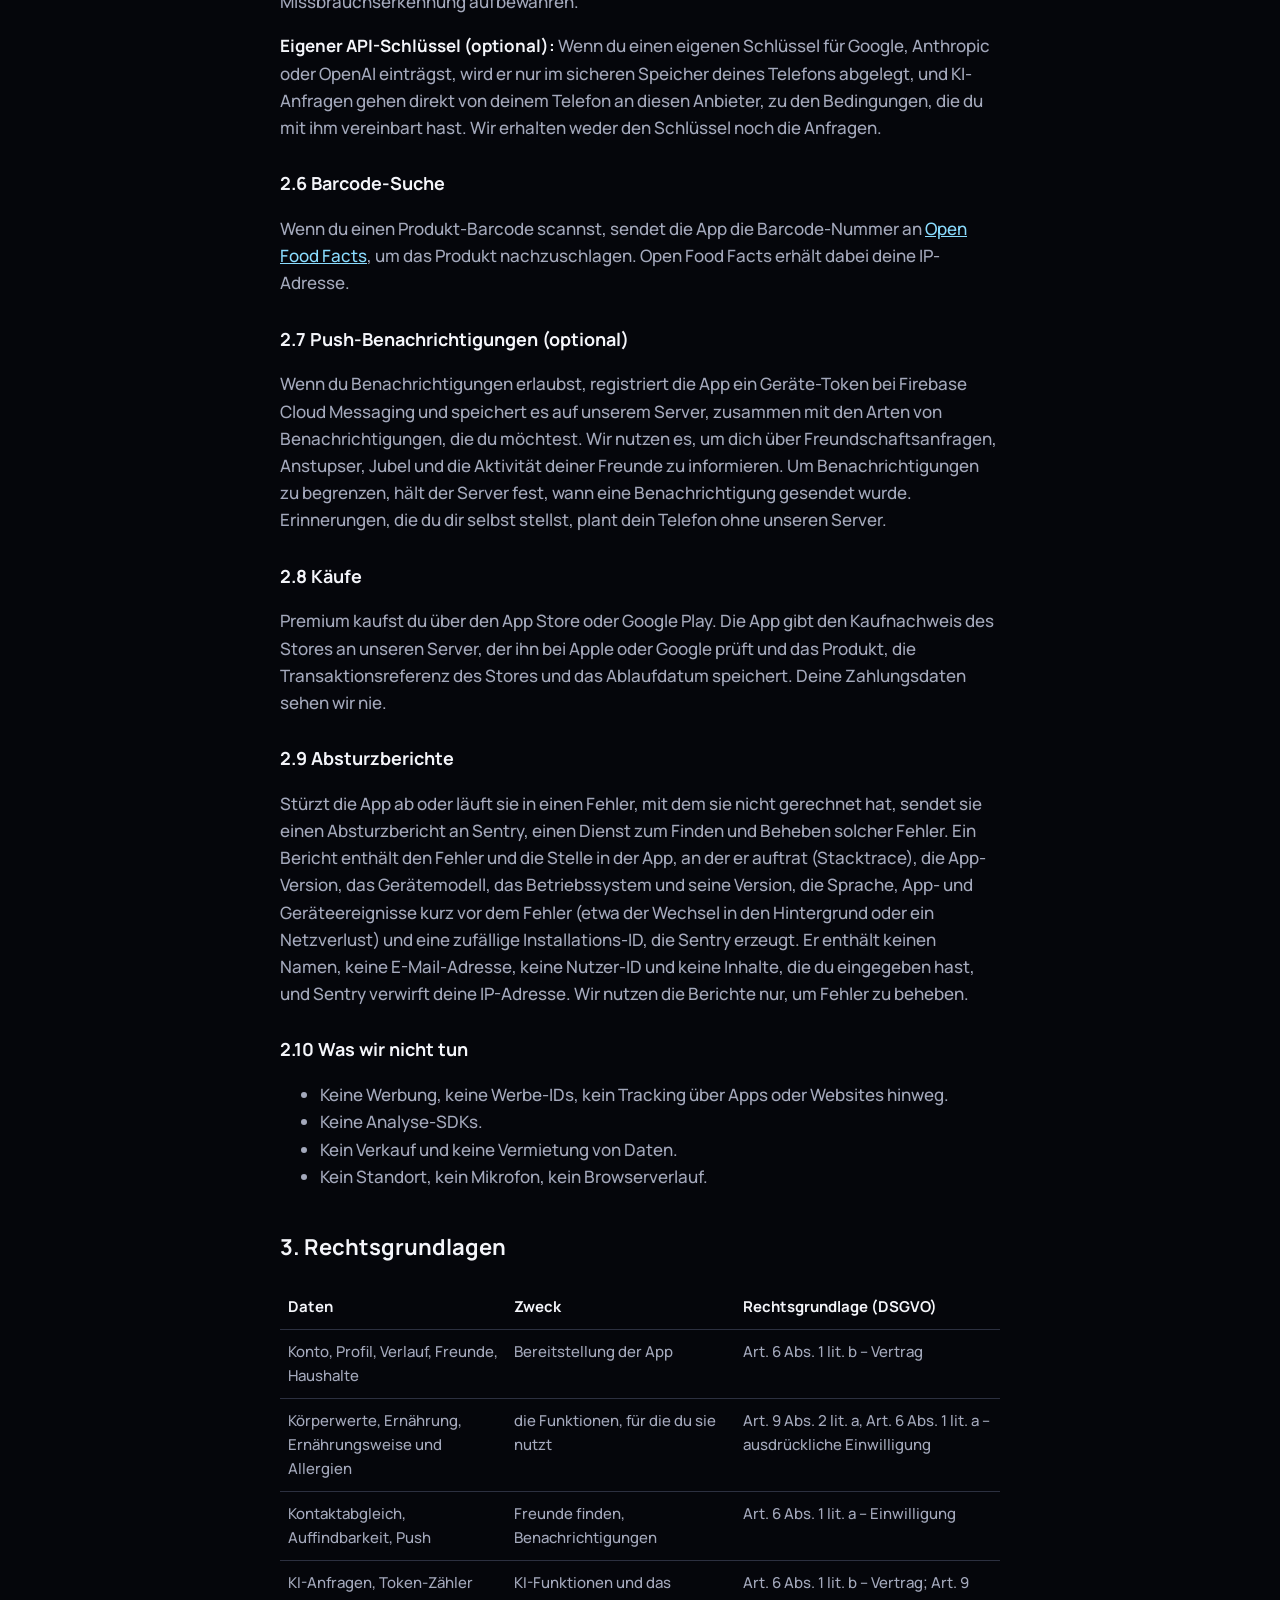
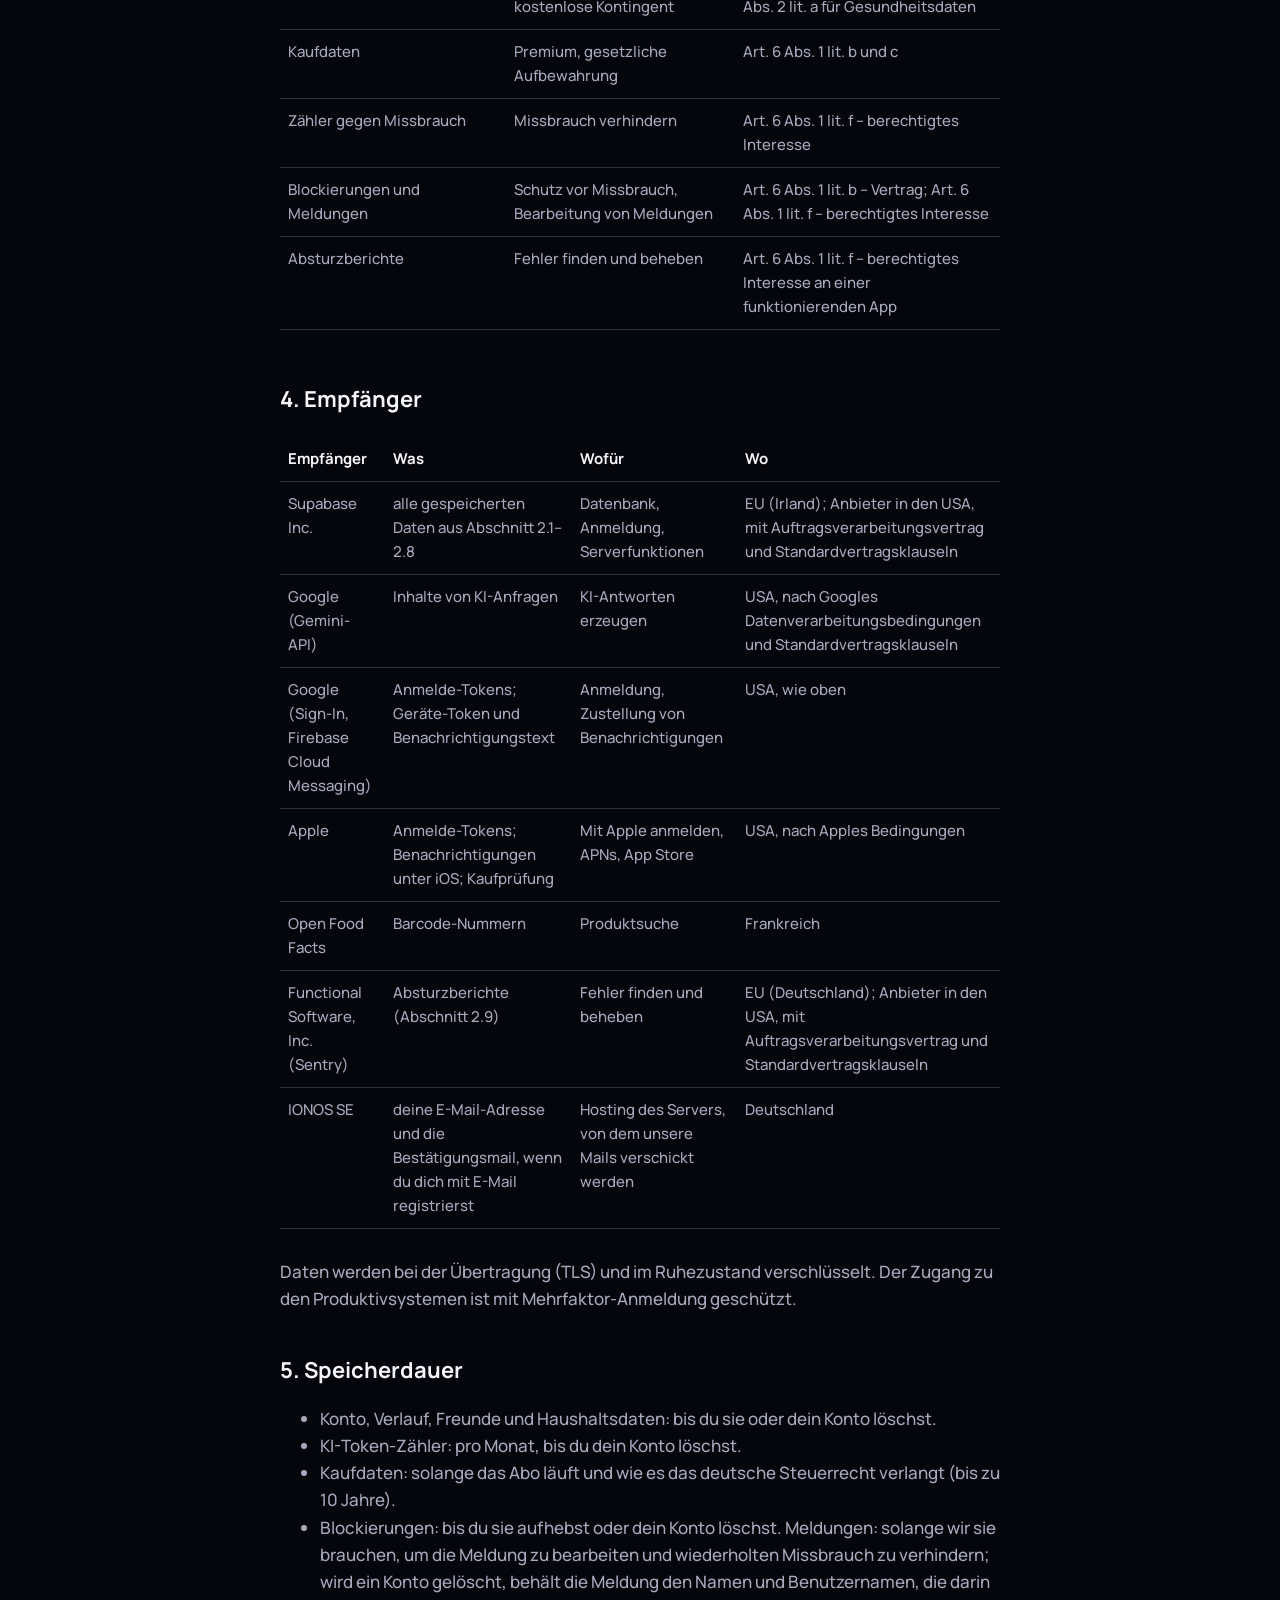
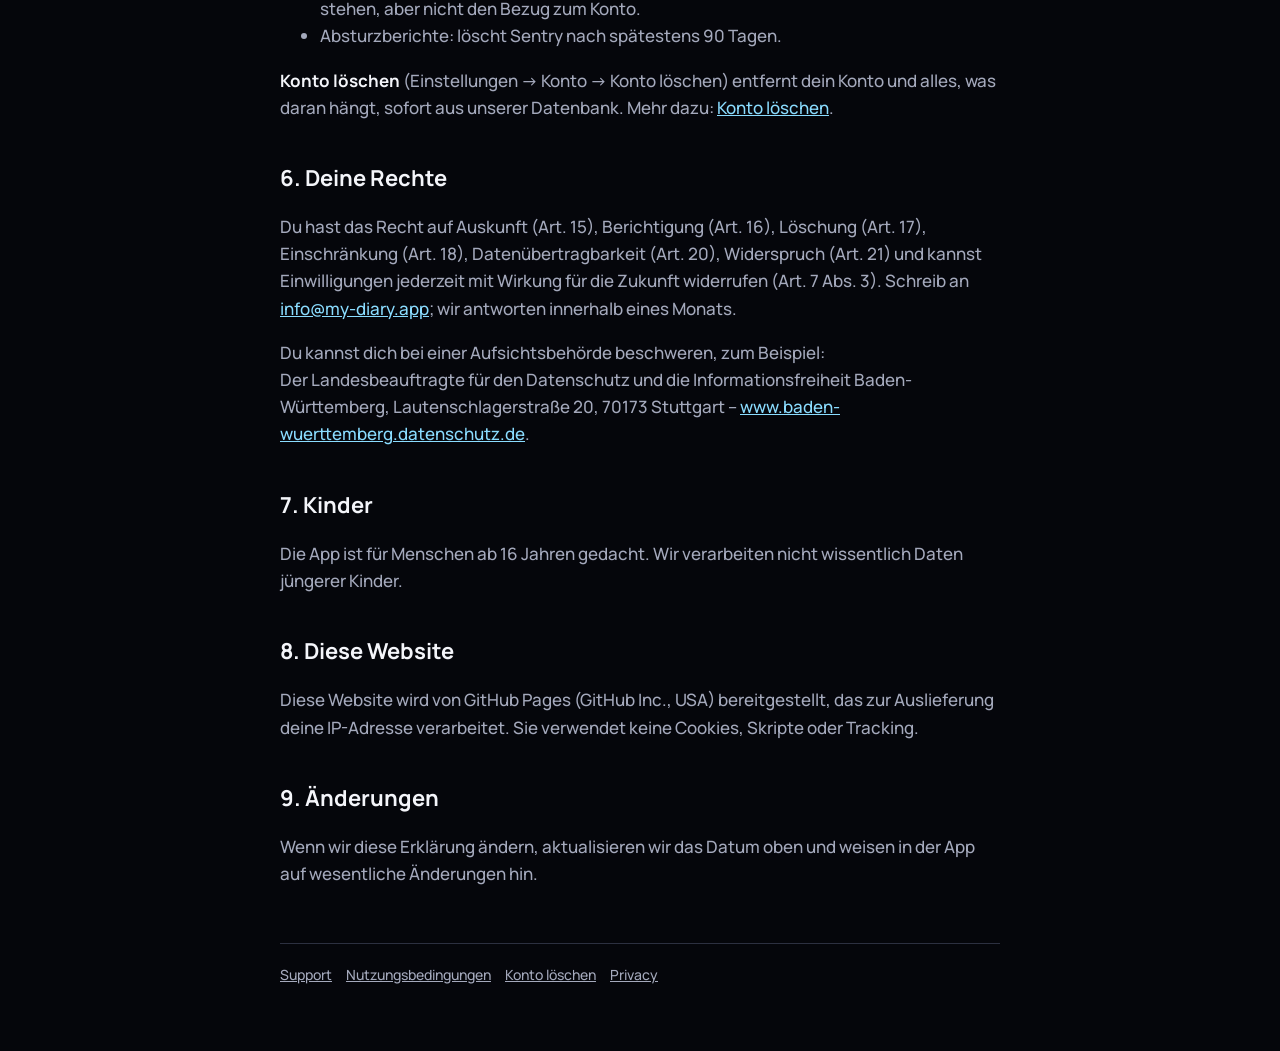
==== commit 97c1a43b: "Docs and privacy: recipes, cooking levels, the basics, Funki's tools What a recipe and the shopping " ====
--- a/site/datenschutz.html
+++ b/site/datenschutz.html
@@ -61,14 +61,14 @@
 </ul>
 
 <h3>2.4 Haushalte, Essenspläne und Einkaufslisten</h3>
-<p>Wenn du einen Haushalt anlegst oder ihm beitrittst, werden sein Essensplan, seine Rezepte und Einkaufslisten gespeichert und sind für alle Mitglieder des Haushalts sichtbar. Wenn du das Teilen deiner Ziele mit dem Haushalt einschaltest, sehen die Mitglieder deine Kalorien- und Proteinziele sowie die Ernährungsweise, Abneigungen und Allergien, die du angibst, damit sie Portionen für dich planen können. Ausschalten löscht diese Werte aus dem Haushalt. Dein Tagebuch ist nie Teil eines Haushalts.</p>
+<p>Wenn du einen Haushalt anlegst oder ihm beitrittst, werden sein Essensplan, seine Rezepte und Einkaufslisten gespeichert und sind für alle Mitglieder des Haushalts sichtbar. Wenn du das Teilen deiner Ziele mit dem Haushalt einschaltest, sehen die Mitglieder deine Kalorien- und Proteinziele sowie die Ernährungsweise, Abneigungen und Allergien, die du angibst, damit sie Portionen für dich planen können. Wie du am liebsten kochst (mit Fertigem, Alltagsküche oder von Grund auf), wird dort mit gespeichert. Ausschalten löscht diese Werte aus dem Haushalt. Dein Tagebuch ist nie Teil eines Haushalts.</p>
 
 <h3>2.5 KI-Funktionen</h3>
 <p>Wenn du eine KI-Funktion nutzt – eine Mahlzeit aus einem Foto oder einer Beschreibung schätzen, eine Woche oder ein Rezept planen, mit Funki sprechen oder (mit Premium) den Coach –, sendet die App nur, was diese Funktion braucht, an unseren Server. Er leitet es an die Google-Gemini-API weiter und gibt die Antwort zurück:</p>
 <ul>
   <li><strong>Fotos von Mahlzeiten:</strong> Vor dem Senden verkleinert die App das Foto und kodiert es neu; dabei fallen Metadaten wie Standort und Kameradaten weg. Das Foto wird nicht gespeichert, weder auf unserem Server noch in deinem Tagebuch; gespeichert werden nur die Einträge, die du bestätigst;</li>
-  <li><strong>Planen:</strong> die zu planenden Tage und Mahlzeiten, die Vornamen der Haushaltsmitglieder und – falls sie sie teilen – ihre Ziele, Ernährungsweise, Abneigungen und Allergien, deine Wünsche und zuletzt geplante Gerichte;</li>
-  <li><strong>Funki (der Chat und „Funki fragen“):</strong> was du eintippst und was Funki nachschaut, um es zu beantworten, nur wenn er es braucht: die Gewohnheiten und die Serie von heute, dein Ernährungstagebuch eines Tages mit deinen Zielen, Essensplan, Rezepte und Einkaufsliste des Haushalts, dein Trainingsplan und deine letzten Trainings sowie die Anzeigenamen deiner Freunde mit ihren Serien. Wenn du ihn darum bittest, trägt Funki für dich ein – Tagebucheinträge, Abhaken, Mahlzeiten, Einträge auf der Liste; jede Änderung wird angezeigt und lässt sich rückgängig machen;</li>
+  <li><strong>Planen:</strong> die zu planenden Tage und Mahlzeiten, die Vornamen der Haushaltsmitglieder und – falls sie sie teilen – ihre Ziele, Ernährungsweise, Abneigungen und Allergien, die gewählte Kochstufe, deine Wünsche und zuletzt geplante Gerichte; für ein Rezept außerdem der Name des Gerichts;</li>
+  <li><strong>Funki (der Chat und „Funki fragen“):</strong> was du eintippst und was Funki nachschaut, um es zu beantworten, nur wenn er es braucht: die Gewohnheiten und die Serie von heute, dein Ernährungstagebuch eines Tages mit deinen Zielen, Essensplan, Rezepte und Einkaufsliste des Haushalts, dein Trainingsplan und deine letzten Trainings sowie die Anzeigenamen deiner Freunde mit ihren Serien. Wenn du ihn darum bittest, trägt Funki für dich ein oder ändert etwas – Tagebucheinträge, Abhaken, Mahlzeiten und ihre Rezepte, Einträge auf der Liste, was immer zuhause ist, deine Essensvorlieben, die Übungen und Tage deines Trainingsplans; jede Änderung wird angezeigt und lässt sich rückgängig machen;</li>
   <li><strong>Coach (Premium):</strong> deine Serie, der Tag der Challenge, deine Gewohnheiten und die Vornamen deiner Freunde.</li>
 </ul>
 <p>Unser Server speichert nur, wie viele KI-Tokens du pro Monat verbraucht hast, um das kostenlose Kontingent anzuwenden. Google verarbeitet die Inhalte, um die Antwort zu erzeugen, und kann sie nach seinen Bedingungen für eine begrenzte Zeit zur Missbrauchserkennung aufbewahren.</p>
